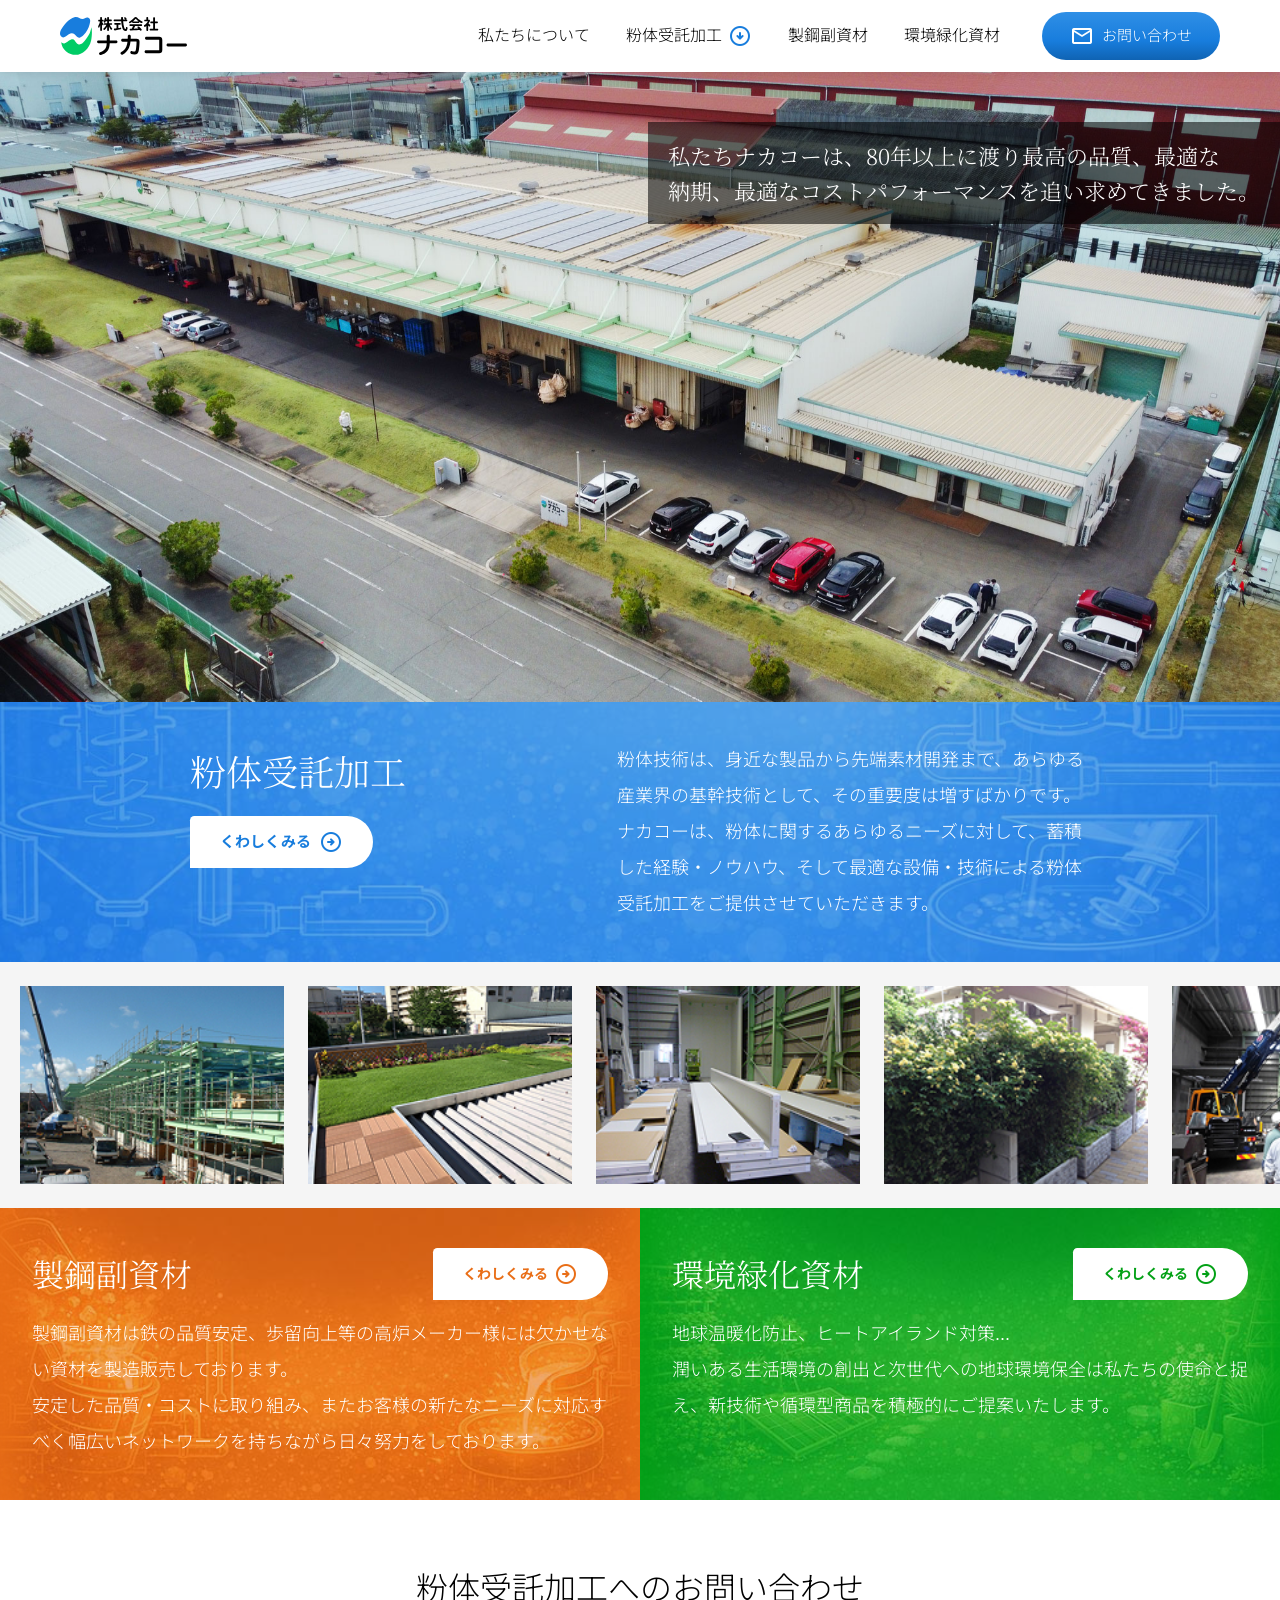
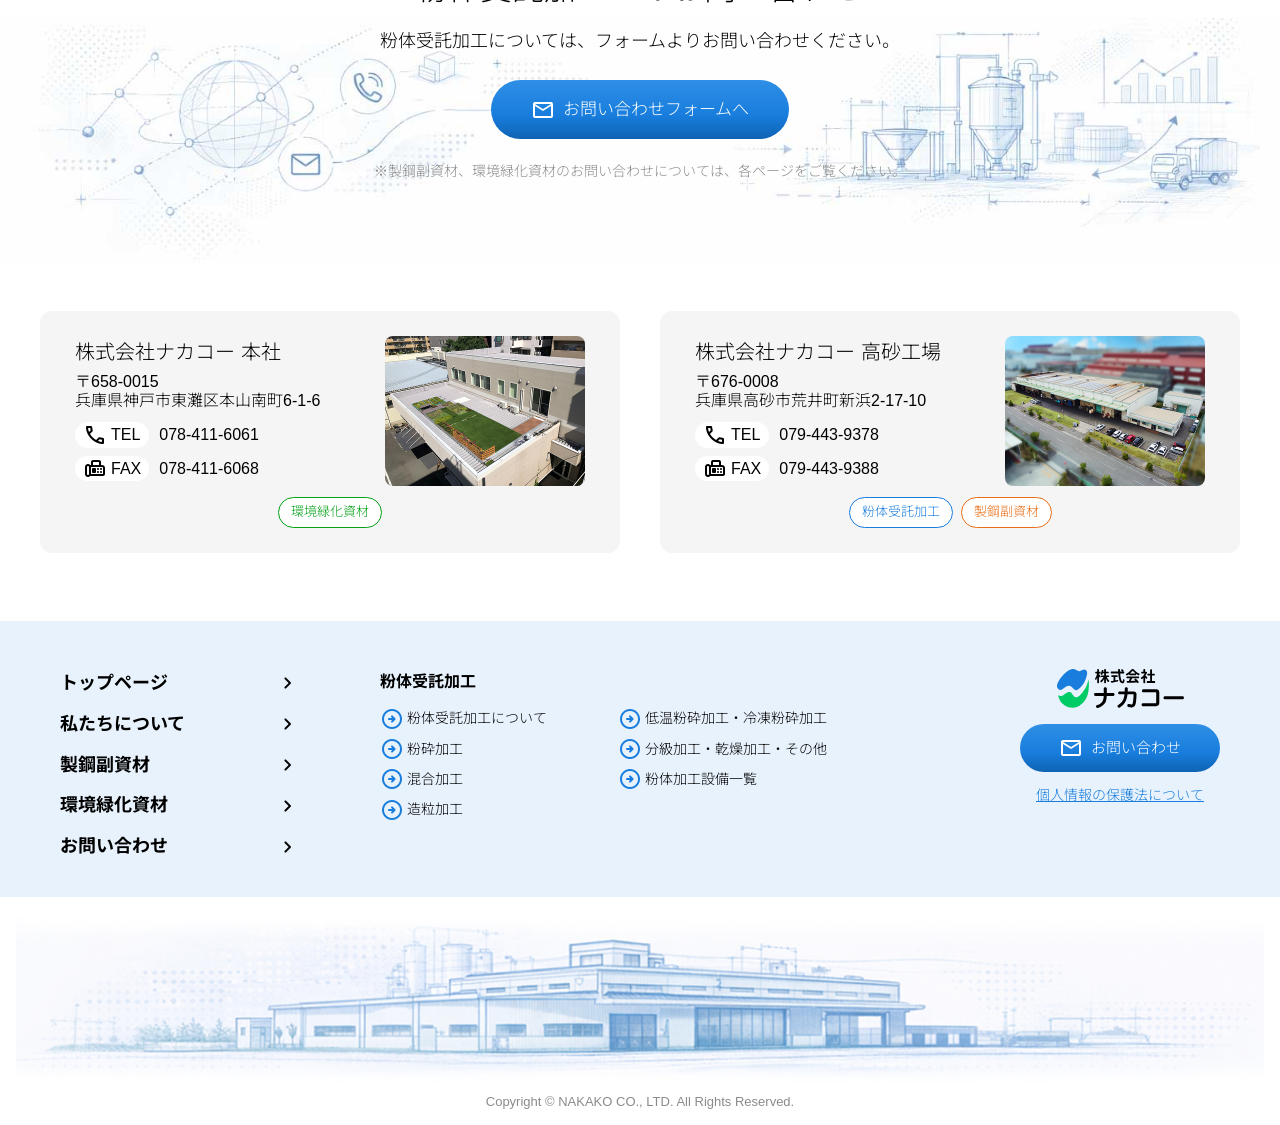
==== index.html @ eb7506b8 "first commit" ====
<!DOCTYPE html>
<html lang="ja">
<head>
  <meta charset="utf-8">
  <meta name="viewport" content="width=device-width, initial-scale=1">
  <title>株式会社ナカコー</title>
  <link rel="preconnect" href="https://fonts.googleapis.com">
  <link rel="preconnect" href="https://fonts.gstatic.com" crossorigin>
  <link href="https://fonts.googleapis.com/css2?family=Noto+Sans+JP:wght@400;500;700&family=Noto+Serif+JP:wght@600;700&display=swap" rel="stylesheet">
  <link rel="stylesheet" href="assets/css/style.css">

  <link rel="stylesheet" href="https://fonts.googleapis.com/css2?family=Material+Symbols+Rounded:opsz,wght,FILL,GRAD@24,300,0,0" />
</head>
<body class="page-home">

<a class="skip-link" href="#main">本文へスキップ</a>
<header class="site-header" id="site-header">
  <div class="site-header__bar">
    <div class="site-header__inner">
      <a class="site-header__logo" href="./">
        <img src="assets/img/logo.svg" alt="株式会社ナカコー">
      </a>
      <button type="button" class="site-header__menu-btn" id="menu-toggle" aria-controls="global-nav" aria-expanded="false" aria-label="メニューを開く">
        <span class="site-header__menu-icon" aria-hidden="true"></span>
      </button>
      <div class="site-header__nav-wrap" id="global-nav">
        <button type="button" class="site-header__close" id="menu-close" aria-label="メニューを閉じる">
          <span aria-hidden="true">×</span>
        </button>
        <nav class="gnav" aria-label="グローバルナビゲーション">
          <ul class="gnav__list">
            <li class="gnav__item">
              <a class="gnav__link" href="about/">私たちについて</a>
            </li>
            <li class="gnav__item gnav__item--has-sub">
              <a class="gnav__link gnav__link--parent" href="powder-processing/">
                粉体受託加工
                <span class="material-symbols-rounded">arrow_circle_down</span>
              </a>
              <div class="gnav__sub-wrap">
                <ul class="gnav__sub">
                  <li><a class="gnav__sub-link" href="powder-processing/#about">粉体受託加工について<span class="material-symbols-rounded">keyboard_arrow_right</span></a></li>
                  <li><a class="gnav__sub-link" href="powder-processing/#funsai">粉砕加工<span class="material-symbols-rounded">keyboard_arrow_right</span></a></li>
                  <li><a class="gnav__sub-link" href="powder-processing/#kongo">混合加工<span class="material-symbols-rounded">keyboard_arrow_right</span></a></li>
                  <li><a class="gnav__sub-link" href="powder-processing/#zouryu">造粒加工<span class="material-symbols-rounded">keyboard_arrow_right</span></a></li>
                  <li><a class="gnav__sub-link" href="powder-processing/#teion">低温粉砕加工・冷凍粉砕加工<span class="material-symbols-rounded">keyboard_arrow_right</span></a></li>
                  <li><a class="gnav__sub-link" href="powder-processing/#bunkyu">分級加工・乾燥加工・その他<span class="material-symbols-rounded">keyboard_arrow_right</span></a></li>
                  <li><a class="gnav__sub-link" href="powder-processing/#setsubi">粉体加工設備一覧<span class="material-symbols-rounded">keyboard_arrow_right</span></a></li>
                </ul>
              </div>
            </li>
            <li class="gnav__item">
              <a class="gnav__link" href="steelmaking-auxiliary-materials/">製鋼副資材</a>
            </li>
            <li class="gnav__item">
              <a class="gnav__link" href="greening-materials/">環境緑化資材</a>
            </li>
          </ul>
        </nav>
        <a class="btn btn--header-contact" href="contact/">
          <span class="material-symbols-rounded">mail</span>
          お問い合わせ
        </a>
      </div>
    </div>
  </div>
</header>

<main id="main" class="main main--home">
  <section class="home-hero">
    <div class="home-hero__media">
      <img class="home-hero__img" src="assets/img/top-main.jpg" alt="">
      <p class="home-hero__catch">私たちナカコーは、80年以上に渡り最高の品質、最適な<br class="pcbr">納期、最適なコストパフォーマンスを追い求めてきました。</p>
    </div>
  </section>

  <section class="home-block home-block--powder">
    <div class="home-block__inner">
      <div class="home-block__head">
        <h2 class="home-block__title home-block__title--serif">粉体受託加工</h2>
        <a class="home-block__more" href="powder-processing/">くわしくみる<span class="material-symbols-rounded">arrow_circle_right</span></a>
      </div>
      <p class="home-block__text">粉体技術は、身近な製品から先端素材開発まで、あらゆる産業界の基幹技術として、その重要度は増すばかりです。<br>ナカコーは、粉体に関するあらゆるニーズに対して、蓄積した経験・ノウハウ、そして最適な設備・技術による粉体受託加工をご提供させていただきます。</p>
    </div>
  </section>

  <section class="home-gallery" aria-label="事業関連イメージ">
    <div class="home-gallery__row">
      <img src="assets/img/top-slider1.jpg" alt="">
      <img src="assets/img/top-slider2.jpg" alt="">
      <img src="assets/img/top-slider3.jpg" alt="">
      <img src="assets/img/top-slider4.jpg" alt="">
      <img src="assets/img/top-slider5.jpg" alt="">
      <img src="assets/img/top-slider6.jpg" alt="">
    </div>
  </section>

  <section class="home-split">
    <div class="home-split__half home-split__half--steel">
      <div class="home-split__inner">
        <div class="home-split__head">
          <h2 class="home-split__title home-split__title--serif">製鋼副資材</h2>
          <a class="home-split__more" href="steelmaking-auxiliary-materials/">くわしくみる<span class="material-symbols-rounded">arrow_circle_right</span></a>
        </div>
          <p class="home-split__text">製鋼副資材は鉄の品質安定、歩留向上等の高炉メーカー様には欠かせない資材を製造販売しております。<br>安定した品質・コストに取り組み、またお客様の新たなニーズに対応すべく幅広いネットワークを持ちながら日々努力をしております。</p>
      </div>
    </div>
    <div class="home-split__half home-split__half--green">
      <div class="home-split__inner">
        <div class="home-split__head">
          <h2 class="home-split__title home-split__title--serif">環境緑化資材</h2>
          <a class="home-split__more" href="greening-materials/">くわしくみる<span class="material-symbols-rounded">arrow_circle_right</span></a>
        </div>
        <p class="home-split__text">地球温暖化防止、ヒートアイランド対策...<br>潤いある生活環境の創出と次世代への地球環境保全は私たちの使命と捉え、新技術や循環型商品を積極的にご提案いたします。</p>
      </div>
    </div>
  </section>

  <section class="home-cta">
    <div class="home-cta__inner">
      <h2 class="home-cta__title">粉体受託加工への<br class="spbr">お問い合わせ</h2>
      <p class="home-cta__lead">粉体受託加工については、<br class="spbr">フォームよりお問い合わせください。</p>
      <a class="btn btn--cta" href="contact/"><span class="material-symbols-rounded">mail</span>お問い合わせフォームへ</a>
      <p class="home-cta__note">※製鋼副資材、環境緑化資材のお問い合わせについては、各ページをご覧ください。</p>
    </div>
  </section>

  <section class="home-locations">
    <div class="home-locations__grid">
      <article class="loc-card">
        <div class="loc-card__info">
          <h3 class="loc-card__title">株式会社ナカコー 本社</h3>
          <p class="loc-card__address">〒658-0015<br>兵庫県神戸市東灘区本山南町6-1-6 </p>
          <dl class="loc-card__tel">
            <dt><span class="material-symbols-rounded">call</span>TEL</dt><dd>078-411-6061</dd>
            <dt><span class="material-symbols-rounded">fax</span>FAX</dt><dd>078-411-6068</dd>
          </dl>            
        </div>
        <div class="loc-card__photo">
          <img src="assets/img/company-kobe.jpg" alt="">
        </div>
        <div class="loc-card__tags">
          <span class="loc-card__tag loc-card__tag--green">環境緑化資材</span>
        </div>
      </article>
      <article class="loc-card">
        <div class="loc-card__info">
          <h3 class="loc-card__title">株式会社ナカコー 高砂工場</h3>
          <p class="loc-card__address">〒676-0008<br>兵庫県高砂市荒井町新浜2-17-10</p>
          <dl class="loc-card__tel">
            <dt><span class="material-symbols-rounded">call</span>TEL</dt><dd>079-443-9378</dd>
            <dt><span class="material-symbols-rounded">fax</span>FAX</dt><dd>079-443-9388</dd>
          </dl>            
        </div>
        <div class="loc-card__photo">
          <img src="assets/img/company-takasago.jpg" alt="">
        </div>
        <div class="loc-card__tags">
          <span class="loc-card__tag loc-card__tag--blue">粉体受託加工</span>
          <span class="loc-card__tag loc-card__tag--orange">製鋼副資材</span>
        </div>
      </article>
    </div>
  </section>
</main>

<footer class="site-footer">
  <div class="site-footer__inner">
    <div class="site-footer__cols">
      <div class="site-footer__col site-footer__col--sitemap">
        <ul class="site-footer__links site-footer__links--main">
          <li><a href="./">トップページ<span class="material-symbols-rounded">keyboard_arrow_right</span></a></li>
          <li><a href="about/">私たちについて<span class="material-symbols-rounded">keyboard_arrow_right</span></a></li>
          <li><a href="steelmaking-auxiliary-materials/">製鋼副資材<span class="material-symbols-rounded">keyboard_arrow_right</span></a></li>
          <li><a href="greening-materials/">環境緑化資材<span class="material-symbols-rounded">keyboard_arrow_right</span></a></li>
          <li><a href="contact/">お問い合わせ<span class="material-symbols-rounded">keyboard_arrow_right</span></a></li>
        </ul>
      </div>
      <div class="site-footer__col site-footer__col--powder">
        <p class="site-footer__heading">粉体受託加工</p>
        <div class="site-footer__powder-grid">
          <ul class="site-footer__links site-footer__links--dots">
            <li><a href="powder-processing/#about"><span class="material-symbols-rounded">arrow_circle_right</span>粉体受託加工について</a></li>
            <li><a href="powder-processing/#funsai"><span class="material-symbols-rounded">arrow_circle_right</span>粉砕加工</a></li>
            <li><a href="powder-processing/#kongo"><span class="material-symbols-rounded">arrow_circle_right</span>混合加工</a></li>
            <li><a href="powder-processing/#zouryu"><span class="material-symbols-rounded">arrow_circle_right</span>造粒加工</a></li>
          </ul>
          <ul class="site-footer__links site-footer__links--dots">
            <li><a href="powder-processing/#teion"><span class="material-symbols-rounded">arrow_circle_right</span>低温粉砕加工・冷凍粉砕加工</a></li>
            <li><a href="powder-processing/#bunkyu"><span class="material-symbols-rounded">arrow_circle_right</span>分級加工・乾燥加工・その他</a></li>
            <li><a href="powder-processing/#setsubi"><span class="material-symbols-rounded">arrow_circle_right</span>粉体加工設備一覧</a></li>
          </ul>
        </div>
      </div>
      <div class="site-footer__col site-footer__col--brand">
        <a class="site-footer__logo" href="./">
          <img src="assets/img/logo.svg" alt="株式会社ナカコー">
        </a>
        <a class="btn btn--footer-contact" href="contact/">
          <span class="material-symbols-rounded">mail</span>
          お問い合わせ
        </a>
        <p class="site-footer__privacy">
          <a href="privacy/">個人情報の保護法について</a>
        </p>
      </div>
    </div>
  </div>
  <div class="site-footer__bottom">
    <img src="assets/img/footer-illust.jpg" alt="">
    <p class="site-footer__copy">Copyright © NAKAKO CO., LTD. All Rights Reserved.</p>
  </div>
</footer>

<button type="button" class="pagetop" id="pagetop" aria-label="ページ先頭へ" aria-hidden="true" tabindex="-1">
  <span class="pagetop__text">PageTop</span>
  <span class="material-symbols-rounded">keyboard_arrow_up</span>
</button>

<script src="assets/js/main.js" defer></script>
</body>
</html>
---- assets/css/style.css ----
/* Design tokens（_readme/design-tokens.tokens.json 準拠） */
:root {
  --color-blue-primary: #187ddd;
  --color-orange-primary: #e96e17;
  --color-green-primary: #03a116;
  --color-white: #fff;
  --color-text: #000;
  --color-text-secondary: #8b8b8b;
  --color-error: #e7181b;
  --color-bg: #f5f5f5;
  --color-bg-blue: #e8f2fc;
  --color-bg-green: #f2faf3;
  --color-bg-orange: #fdf5ef;
  --color-border: #d6d6d6;
  --grad-blue: linear-gradient(180deg, #2f8fe6 0%, #187ddd 60%, #0f63b3 100%);
  --grad-orange: linear-gradient(180deg, #f08a3c 0%, #e96e17 60%, #c85c12 100%);
  --grad-green: linear-gradient(180deg, #3dba4d 0%, #03a116 60%, #027a11 100%);
  --font: Arial, "Noto Sans JP", "Hiragino Sans", "Hiragino Kaku Gothic ProN", Meiryo, sans-serif;
  --font-mincho: "Noto Serif JP", "Noto Sans JP", serif;
  --bp: 768px;
  --container: 1200px;
  --home-hero-h: 70vh;
  --home-hero-h-sp: 40vh;
  --home-hero-img-max: 1400px;
  --home-hero-zoom-dur: 40s;
  --header-h: 72px;
  --max-w: 900px;
  /* 粉体ページSP：sticky な .powder-tabs のおよそ高さ（padding + 1行タブ） */
  --powder-tabs-sticky-h: 48px;
}

/* --- リセット・基本要素 --- */
*,
*::before,
*::after {
  box-sizing: border-box;
}

html {
  scroll-behavior: smooth;
}

body {
  margin: 0;
  font-family: var(--font);
  font-weight: 300;
  font-size: 18px;
  line-height: 1.6;
  color: var(--color-text);
  background: var(--color-white);
}

img {
  max-width: 100%;
  height: auto;
  vertical-align: middle;
}

a {
  color: inherit;
  text-decoration: none;
  transition: .3s;
}
button {
  transition: .3s;
}
a:hover,
button:hover {
  opacity: .6;
}

h1, h2, h3, h4, h5, h6 {
  font-weight: 300;
}
select {
  -webkit-appearance: none;
  -moz-appearance: none;
  appearance: none;
  background-image: url('data:image/svg+xml;utf8,<svg xmlns="http://www.w3.org/2000/svg" viewBox="0 -960 960 960" fill="%23999"><path d="M480-345 240-585l56-56 184 184 184-184 56 56-240 240Z"/></svg>');
  background-repeat: no-repeat;
  background-position: calc(100% - 15px) center;
  background-size: 24px;
  padding-right: 40px;
}
:focus-visible {
  outline: 2px solid var(--color-blue-primary);
  outline-offset: 5px;
}
/* IE */
select::-ms-expand {
  display: none;
}

.material-symbols-rounded {
  /* レイアウトを固定する */
  width: 24px; 
  height: 24px;
  display: inline-flex;
  vertical-align: middle;
  overflow: hidden; /* はみ出した文字を隠す */
}

.skip-link {
  position: absolute;
  left: -9999px;
  top: 0;
  z-index: 10000;
  padding: 0.75rem 1rem;
  background: var(--color-white);
  color: var(--color-blue-primary);
}

.skip-link:focus {
  left: 0.5rem;
  top: 0.5rem;
}

/* --- 共通：SP のみで改行する br --- */
.spbr {
  display: none;
}
.pcbr {
  display: inline;
}
@media (max-width: 767px) {
  .spbr {
    display: inline;
  }
  .pcbr {
    display: none;
  }
}

/* =========================================
   共通パーツ
   ========================================= */
/* --- ヘッダー --- */
.site-header {
  position: sticky;
  top: 0;
  z-index: 1000;
  background: var(--color-white);
  box-shadow: 0 0 10px rgba(0, 0, 0, 0.1);
}

.site-header__inner {
  max-width: var(--container);
  margin: 0 auto;
  padding: 0 20px;
  display: flex;
  align-items: center;
  justify-content: space-between;
  gap: 16px;
  min-height: var(--header-h);
}

.site-header__logo img {
  display: block;
  width: 127px;
  height: auto;
}

.site-header__menu-btn {
  display: none;
  width: 48px;
  height: 48px;
  border: 0;
  background: transparent;
  cursor: pointer;
  padding: 0;
  align-items: center;
  justify-content: center;
}

.site-header__menu-icon {
  display: block;
  width: 24px;
  height: 2px;
  background: var(--color-blue-primary);
  position: relative;
}

.site-header__menu-icon::before,
.site-header__menu-icon::after {
  content: "";
  position: absolute;
  left: 0;
  width: 24px;
  height: 2px;
  background: var(--color-blue-primary);
}

.site-header__menu-icon::before {
  top: -8px;
}

.site-header__menu-icon::after {
  top: 8px;
}

.site-header__nav-wrap {
  display: flex;
  align-items: center;
  gap: 24px;
  flex: 1;
  justify-content: flex-end;
  position: relative;
}

.site-header__close {
  display: none;
}

.gnav__list {
  display: flex;
  align-items: stretch;
  gap: 0;
  list-style: none;
  margin: 0;
  padding: 0;
}

.gnav__item {
  position: relative;
}

.gnav__item .material-symbols-rounded {
  color: var(--color-blue-primary);
}

.gnav__link {
  display: flex;
  align-items: center;
  gap: 6px;
  padding: 0 18px;
  min-height: var(--header-h);
  font-size: 16px;
  text-decoration: none;
}

.gnav__link:hover {
  text-decoration: none;
  background-color: rgb(from var(--color-blue-primary) r g b / 0.2);
}

.gnav__link--active {
  background: var(--color-bg-blue);
  color: var(--color-blue-primary);
  text-decoration: none;
}

.gnav__link--parent.gnav__link--active {
  background: var(--color-bg-blue);
}

.gnav__sub-wrap {
  position: absolute;
  left: 0;
  top: 100%;
  min-width: 320px;
  padding-top: 0;
  opacity: 0;
  visibility: hidden;
  transform: translateY(4px);
  transition: opacity 0.2s, transform 0.2s, visibility 0.2s;
  z-index: 50;
}

.gnav__item--has-sub:hover .gnav__sub-wrap,
.gnav__item--has-sub:focus-within .gnav__sub-wrap {
  opacity: 1;
  visibility: visible;
  transform: translateY(0);
}

.gnav__sub {
  list-style: none;
  margin: 0;
  padding: 0;
  background: var(--color-white);
  border: 1px solid #b8d4f0;
  border-radius: 0 0 8px 8px;
  box-shadow: 0 8px 24px rgba(0, 0, 0, 0.08);
}

.gnav__sub li {
  border-bottom: 1px dashed var(--color-border);
}

.gnav__sub li:last-child {
  border-bottom: 0;
}

.gnav__sub-link {
  display: flex;
  align-items: center;
  justify-content: space-between;
  gap: 8px;
  padding: 12px 16px;
  font-size: 15px;
  text-decoration: none;
}

.gnav__sub-link:hover {
  background: var(--color-bg-blue);
  text-decoration: none;
}

/* --- ボタン・ページタイトル --- */
.btn {
  display: inline-flex;
  align-items: center;
  justify-content: center;
  gap: 8px;
  padding: 12px 28px;
  border-radius: 999px;
  font-size: 15px;
  text-decoration: none;
  border: 0;
  cursor: pointer;
  transition: opacity 0.2s, transform 0.1s;
}

.btn--header-contact {
  background: var(--grad-blue);
  color: var(--color-white);
  flex-shrink: 0;
}

.btn--header-active {
  box-shadow: inset 0 0 0 2px rgba(255, 255, 255, 0.5);
}

.btn--pdf {
  background: var(--color-white);
  color: var(--color-blue-primary);
  border: 1px solid var(--color-blue-primary);
  padding: 8px 30px;
  font-size: 18px;
  margin-top: 1em;
}

.page-title {
  margin: 0 0 30px;
  font-size: 28px;
  color: var(--color-white);
  letter-spacing: 0.2em;
  padding: 20px 10px;
  border-radius: 10px;
  text-align: center;
}
.page-title--blue {
  background: var(--grad-blue);
}
.page-title--green {
  background: var(--grad-green);
}
.page-title--orange {
  background: var(--grad-orange);
}

.title--outline {
  margin-top: 0;
  padding: 8px 16px;
  border: 1px solid var(--color-blue-primary);
  border-radius: 10px;
  background: var(--color-white);
  color: var(--color-blue-primary);
  text-align: center;
  font-size: 28px;
  letter-spacing: 0.2em;
}

/* --- フッター --- */
.site-footer {
  background: var(--color-bg-blue);
  margin-top: 20px;
}

.site-footer__inner {
  max-width: var(--container);
  margin: 0 auto;
  padding: 48px 20px 24px;
}

.site-footer__cols {
  display: grid;
  grid-template-columns: 0.6fr 1.4fr 0.5fr;
  gap: 80px;
  align-items: start;
}

.site-footer__heading {
  font-size: 16px;
  font-weight: 700;
  margin: 0 0 12px;
}

.site-footer__links {
  list-style: none;
  margin: 0;
  padding: 0;
}

.site-footer__links a {
  display: inline-flex;
  align-items: center;
  width: 100%;
}
.site-footer__powder-grid {
  display: grid;
  grid-template-columns: 1fr 1.5fr;
  gap: 8px 24px;
}

.site-footer__links--main li {
  margin-bottom: 12px;
}

.site-footer__links--main a {
  font-weight: 700;
  justify-content: space-between;
}
.site-footer__links--main a .material-symbols-rounded {
  display: inline-flex;
  align-items: center;
  line-height: 1;
}

.site-footer__links--dots li {
  font-size: 14px;
}
.site-footer__links--dots .material-symbols-rounded {
  color: var(--color-blue-primary);
  margin-right: 3px;
}

.site-footer__col--brand {
  text-align: center;
}

.site-footer__logo {
  display: inline-block;
  margin-bottom: 16px;
}
.site-footer__logo img {
  width: 127px;
  height: auto;
}

.btn--footer-contact {
  background: var(--grad-blue);
  color: var(--color-white);
  width: 100%;
  max-width: 280px;
  margin-bottom: 12px;
}

.site-footer__privacy {
  margin: 0;
  font-size: 14px;
}

.site-footer__privacy a {
  color: var(--color-blue-primary);
  text-decoration: underline;
}

.site-footer__bottom {
  background: var(--color-white);
  padding: 12px 16px;
  text-align: center;
}

.site-footer__copy {
  margin: 0;
  font-size: 13px;
  color: var(--color-text-secondary);
}

/* --- PageTop --- */
.pagetop {
  position: fixed;
  right: 16px;
  bottom: 0;
  z-index: 99;
  display: inline-flex;
  align-items: center;
  gap: 6px;
  padding: 20px;
  border: 0;
  border-radius: 10px 10px 0 0;
  background: var(--grad-blue);
  color: var(--color-white);
  font-size: 14px;
  cursor: pointer;
  box-shadow: 0 4px 12px rgba(0, 0, 0, 0.15);
  opacity: 0;
  visibility: hidden;
  pointer-events: none;
  transition: opacity 0.25s ease, visibility 0.25s ease;
}

.pagetop.pagetop--visible {
  opacity: 1;
  visibility: visible;
  pointer-events: auto;
}

@media (prefers-reduced-motion: reduce) {
  .pagetop {
    transition: none;
  }
}

/* =========================================
   共通：ヒーロー・パンくず
   ========================================= */
.page-hero {
  position: relative;
  color: var(--color-white);
  padding: 30px 20px 160px;
  text-align: center;
}
.page-hero::after {
  content: "";
  position: absolute;
  inset: 0;
  pointer-events: none;
}
.page-hero--short {
  padding: 30px 20px 40px;
}
.page-hero--short .breadcrumb {
  padding-bottom: 0;
}
.page-hero--blue {
  background: var(--grad-blue);
}

.page-hero--orange {
  background: var(--grad-orange);
}

.page-hero--green {
  background: var(--grad-green);
}

.page-hero--blur {
  background: linear-gradient(120deg, rgba(24, 125, 221, 0.92), rgba(15, 99, 179, 0.95)),
    linear-gradient(#888, #888);
}

.page-hero--about::after {
  background: url("../img/about-head.jpg") no-repeat center center / cover;
  opacity: 0.2;
}
.page-hero--powder::after {
  background: url("../img/powder-head.jpg") no-repeat center center / cover;
  opacity: 0.4;
}
.page-hero--steel::after {
  background: url("../img/steel-head.jpg") no-repeat center center / cover;
  opacity: 0.4;
}
.page-hero--green::after {
  background: url("../img/green-head.jpg") no-repeat center center / cover;
  opacity: 0.4;
}
.page-hero--privacy::after {
  background: url("../img/privacy-head.png") no-repeat center center / cover;
  opacity: 0.4;
}

.page-hero__inner {
  position: relative;
  z-index: 1;
  max-width: var(--container);
  margin: 0 auto;
}

.breadcrumb {
  margin-bottom: 16px;
  padding-bottom: 90px;
}
.breadcrumb__list {
  display: flex;
  flex-wrap: wrap;
  justify-content: left;
  gap: 8px;
  list-style: none;
  margin: 0;
  padding: 0;
  font-size: 14px;
}

.breadcrumb__list li:not(:last-child)::after {
  content: ">";
  margin-left: 8px;
  opacity: 0.8;
}
.breadcrumb__list li:last-child {
  opacity: 0.6;
}

.breadcrumb a {
  text-decoration: underline;
}

.breadcrumb--light {
  opacity: 0.95;
}

.page-hero__title {
  margin: 0;
  font-size: 42px;
  letter-spacing: 0.2em;
}

.page-hero__en {
  margin: 12px 0 0;
  font-size: 16px;
  letter-spacing: 0.3em;
  opacity: 0.5;
}

/* =========================================
   トップ（ホーム）
   ========================================= */
@keyframes home-hero-zoom-img {
  0% {
    transform: scale(1);
  }
  50% {
    transform: scale(1.1);
  }
  100% {
    transform: scale(1);
  }
}

@keyframes home-hero-zoom-bg {
  0% {
    transform: scale(1.05);
  }
  50% {
    transform: scale(1.14);
  }
  100% {
    transform: scale(1.05);
  }
}

/* --- ヒーロー --- */
.home-hero__media {
  position: relative;
  display: flex;
  flex-direction: column;
  align-items: center;
  min-height: var(--home-hero-h);
  overflow: hidden;
}

/* 超ワイド時：同じ画像を全幅ぼかしで敷く（前面の img は max-width で中央） */
.home-hero__media::before {
  content: "";
  position: absolute;
  left: 0;
  right: 0;
  top: 0;
  height: var(--home-hero-h);
  z-index: 0;
  background: url("../img/top-main.jpg") no-repeat center center / cover;
  filter: blur(14px);
  transform: scale(1.05);
  animation: home-hero-zoom-bg var(--home-hero-zoom-dur) ease-in-out infinite;
  pointer-events: none;
}

.home-hero__img {
  position: relative;
  z-index: 1;
  display: block;
  width: 100%;
  max-width: var(--home-hero-img-max);
  height: var(--home-hero-h);
  min-height: var(--home-hero-h);
  object-fit: cover;
  object-position: center center;
  transform-origin: center center;
  animation: home-hero-zoom-img var(--home-hero-zoom-dur) ease-in-out infinite;
  will-change: transform;
}

.home-hero__catch {
  position: absolute;
  right: 0;
  top: 50px;
  z-index: 2;
  max-width: min(640px, 90%);
  margin: 0;
  padding: 16px 20px;
  background: rgba(0, 0, 0, 0.55);
  color: var(--color-white);
  font-size: 22px;
  font-family: var(--font-mincho);
  line-height: 1.6;
}

@media (prefers-reduced-motion: reduce) {
  .home-hero__img {
    animation: none;
    transform: none;
    will-change: auto;
  }

  .home-hero__media::before {
    animation: none;
    transform: scale(1.08);
  }
}

/* --- 粉体ブロック --- */
.home-block {
  padding: 40px 20px;
  background: var(--color-blue-primary);
  color: var(--color-white);
  position: relative;
  overflow: hidden;
}

.home-block::before {
  content: "";
  position: absolute;
  inset: 0;
  opacity: 0.4;
  background: url("../img/top-block_powder.jpg") no-repeat center center / cover;
  pointer-events: none;
}

.home-block.home-block--powder::before {
  inset: unset;
  top: 0;
  bottom: 0;
  left: 50%;
  right: auto;
  width: 100%;
  max-width: 1400px;
  transform: translateX(-50%);
}

.home-block__inner {
  position: relative;
  max-width: var(--max-w);
  margin: 0 auto;
  display: grid;
  grid-template-columns: 1fr 1.2fr;
  gap: 32px;
  align-items: start;
}

.home-block__head {
  display: flex;
  flex-direction: column;
  gap: 16px;
  align-items: flex-start;
}

.home-block__title {
  margin: 0;
  font-size: 36px;
}

.home-block__title--serif {
  font-family: var(--font-mincho);
}

.home-block__more {
  display: inline-flex;
  align-items: center;
  gap: 8px;
  padding: 14px 30px;
  background: var(--color-white);
  color: var(--color-blue-primary);
  border-radius: 5px 30px 30px 0;
  font-weight: 700;
  font-size: 15px;
  text-decoration: none;
}

.home-block__text {
  margin: 0;
  line-height: 2;
}

/* --- ギャラリー --- */
.home-gallery {
  padding: 24px 20px;
  background: var(--color-bg);
  overflow: hidden;
}

.home-gallery__row {
  display: flex;
  gap: 24px;
  width: max-content;
  animation: home-gallery-scroll 60s linear infinite;
  will-change: transform;
}

.home-gallery__row img {
  flex: 0 0 264px;
  max-width: none;
}

@keyframes home-gallery-scroll {
  from {
    transform: translateX(0);
  }
  to {
    transform: translateX(calc((-264px - 12px) * 6));
  }
}

/* --- 2カラム（製鋼・緑化） --- */
/* 中央は合わせて var(--container)。左右の余白はビューポート中央でオレンジ／緑に分ける */
.home-split {
  display: flex;
  flex-direction: row;
  flex-wrap: nowrap;
  justify-content: center;
  min-height: 280px;
  background: linear-gradient(
    to right,
    var(--color-orange-primary) 0%,
    var(--color-orange-primary) 50%,
    var(--color-green-primary) 50%,
    var(--color-green-primary) 100%
  );
}

.home-split__half {
  flex: 0 0 calc(min(100%, var(--container)) / 2 + 100px);
  width: calc(min(100%, var(--container)) / 2 + 100px);
  min-width: 0;
  padding: 40px 32px;
  color: var(--color-white);
  position: relative;
  overflow: hidden;
}

.home-split__half--steel {
  background: var(--color-orange-primary);
}
.home-split__half--green {
  background: var(--color-green-primary);
}

.home-split__half::before {
  content: "";
  position: absolute;
  inset: 0;
  opacity: 0.4;
  pointer-events: none;
}
.home-split__half--steel::before {
  background: url("../img/top-block_steel.png") no-repeat center center / cover;
}
.home-split__half--green::before {
  background: url("../img/top-block_green.png") no-repeat center center / cover;
}

.home-split__inner {
  position: relative;
}

.home-split__head {
  display: flex;
  justify-content: space-between;
  align-items: flex-start;
  gap: 16px;
  margin-bottom: 16px;
}

.home-split__title {
  margin: 0;
  font-size: 32px;
}

.home-split__title--serif {
  font-family: var(--font-mincho);
}

.home-split__text {
  line-height: 2;
}

.home-split__more {
  flex-shrink: 0;
  display: inline-flex;
  align-items: center;
  gap: 6px;
  padding: 14px 30px;
  background: var(--color-white);
  border-radius: 5px 30px 30px 0;
  font-size: 14px;
  font-weight: 700;
  text-decoration: none;
}

.home-split__half--steel .home-split__more {
  color: var(--color-orange-primary);
}

.home-split__half--green .home-split__more {
  color: var(--color-green-primary);
}

.home-split__text {
  margin: 0;
}

@media (max-width: 1400px) {
  /* コンテンツは90%、オレンジ／緑の分割はビュー幅いっぱい（ビュー中央で分岐） */
  .home-split {
    position: relative;
    width: 100%;
    margin-inline: auto;
    box-sizing: border-box;
    background: none;
  }

  .home-split::before {
    content: "";
    position: absolute;
    top: 0;
    bottom: 0;
    left: 50%;
    transform: translateX(-50%);
    width: 100vw;
    z-index: 0;
    pointer-events: none;
    background: linear-gradient(
      to right,
      var(--color-orange-primary) 0%,
      var(--color-orange-primary) 50%,
      var(--color-green-primary) 50%,
      var(--color-green-primary) 100%
    );
  }

  .home-split__half {
    position: relative;
    z-index: 1;
    flex: 1 1 0;
    width: auto;
    min-width: 0;
  }
}

/* --- CTA --- */
.home-cta {
  padding: 64px 20px 80px;
  position: relative;
}

.home-cta::before {
  content: "";
  position: absolute;
  inset: 0;
  pointer-events: none;
  background: url("../img/top-contact-pc.jpg") no-repeat center bottom / contain;
}

.home-cta__inner {
  position: relative;
  max-width: 720px;
  margin: 0 auto;
  text-align: center;
}

.home-cta__title {
  margin: 0 0 12px;
  font-size: 32px;
}

.home-cta__lead {
  margin: 0 0 24px;
}

.btn--cta {
  background: var(--grad-blue);
  color: var(--color-white);
  padding: 16px 40px;
  font-size: 17px;
  margin-bottom: 5px;
}

.home-cta__note {
  margin: 16px 0 0;
  font-size: 14px;
  color: var(--color-text-secondary);
}

/* --- 拠点 --- */
.home-locations {
  padding: 48px 30px;
}

.home-locations__grid {
  max-width: var(--container);
  margin: 0 auto;
  display: grid;
  grid-template-columns: 1fr 1fr;
  gap: 40px;
}

.loc-card {
  background: var(--color-bg);
  border-radius: 12px;
  padding: 25px 35px;
  display: grid;
  grid-template-columns: minmax(0, 1fr) minmax(120px, 200px);
  gap: 8px 20px;
  align-items: start;
}
.loc-card__info {
  min-width: 0;
}
.loc-card__title {
  margin: 0 0 4px;
  font-size: 20px;
}
.loc-card__address {
  margin: 0 0 12px;
  font-size: 16px;
  line-height: 1.2;
}
.loc-card__tel {
  margin: 0 0 8px;
  display: grid;
  grid-template-columns: auto 1fr;
  gap: 8px 10px;
  font-size: 16px;
  align-items: center;
}
.loc-card__tel dt {
  background-color: var(--color-white);
  padding: 0 8px;
  border-radius: 999px;
  margin: 0;
  display: inline-flex;
  align-items: center;
  gap: 4px;
}
.loc-card__tel dd {
  margin: 0;
}
.loc-card__photo {
  width: 100%;
  max-width: 200px;
  justify-self: end;
}
.loc-card__photo img {
  width: 100%;
  border-radius: 8px;
}
.loc-card__tag {
  display: inline-block;
  margin-top: 0;
  padding: 4px 12px;
  border-radius: 999px;
  font-size: 13px;
  background-color: var(--color-white) !important;
  border: 1px solid;
}
.loc-card__tag--green {
  color: var(--color-green-primary);
  border-color: var(--color-green-primary);
}
.loc-card__tag--blue {
  color: var(--color-blue-primary);
  border-color: var(--color-blue-primary);
}
.loc-card__tag--orange {
  color: var(--color-orange-primary);
  border-color: var(--color-orange-primary);
}
.loc-card__tags {
  display: flex;
  flex-wrap: wrap;
  gap: 8px;
  margin-top: 0;
  justify-content: center;
}
.loc-card__tag,
.loc-card__tags {
  grid-column: 1 / -1;
}
.loc-card__actions {
  display: flex;
  flex-wrap: wrap;
  gap: 8px;
  margin-top: 12px;
}
.loc-card__map {
  margin-top: 12px;
}
.loc-card__map iframe {
  width: 100%;
  height: 300px;
}

.btn--outline {
  background: transparent;
  color: var(--color-blue-primary);
  border: 1px solid var(--color-blue-primary);
  border-radius: 999px;
  padding: 14px 36px;
  font-size: 18px;
}


/* =========================================
   私たちについて
   ========================================= */
/* --- SDGs --- */
.about-sdg {
  background: var(--color-bg-blue);
  padding: 40px 20px;
}

.about-sdg__inner {
  max-width: var(--container);
  margin: 0 auto;
  display: flex;
  align-items: center;
  justify-content: center;
  gap: 24px;
  flex-wrap: wrap;
}

.about-sdg__link {
  display: flex;
  align-items: center;
  justify-content: center;
  width: 100%;
  gap: 20px;
  font-size: 20px;
  font-weight: 700;
  color: var(--color-blue-primary);
}

.about-sdg__logo {
  width: 420px;
}

.about-title {
  font-size: 32px;
  font-weight: normal;
  margin-bottom: 2em;
  letter-spacing: 0.4em;
  writing-mode: vertical-rl;
}

/* --- CREDO・経営理念 --- */
.about-credo {
  display: flex;
  justify-content: center;
  align-items: center;
  padding: 50px; /* 余白 */
}
.about-credo__inner {
  writing-mode: vertical-rl; /* 縦書き（右から左へ） */
  -webkit-writing-mode: vertical-rl;
  line-height: 2;
}
.about-credo__content {
  display: flex;
  flex-direction: column; /* 縦書きモードなので、これで水平方向に並ぶ */
  justify-content: space-between; /* 上下均等に配置 */
}
.about-credo__list {
  list-style: none;
  margin: 0;
  padding: 0;
  font-size: 28px;
  font-family: var(--font-mincho);
  letter-spacing: 0.4em;
}
.about-credo__body {
  font-size: 24px;
  font-family: var(--font-mincho);
  letter-spacing: 0.2em;
}
.about-credo__body p {
  margin-left: 2em;
}

/* --- 経営理念ボックス --- */
.about-philosophy {
  padding: 50px 20px;
  background: var(--grad-blue);
  color: var(--color-white);
}
.about-philosophy__inner {
  max-width: var(--container);
  margin: 0 auto;
  display: flex;
  flex-direction: row-reverse;
  gap: 24px;
  align-items: stretch;
}
.about-philosophy__box {
  flex: 1;
  background: var(--color-white);
  color: var(--color-blue-primary);
  padding: 0 60px;
  border-radius: 20px;
  font-size: 32px;
  font-family: var(--font-mincho);
  letter-spacing: 0.2em;
}

/* --- メッセージ --- */
.about-message {
  padding: 48px 20px;
}
.about-message__inner {
  max-width: var(--container);
  margin: 0 auto;
  display: flex;
  gap: 24px;
}
.about-message__body {
  flex: 1;
  font-size: 18px;
}
.about-message__body p {
  margin: 0 0 1em;
}
.about-message__sign {
  text-align: right;
}

/* --- 施設 --- */
.about-facility {
  margin: 0;
  padding: 0 0 48px;
  margin-inline: auto;
}
.about-facility img {
  width: 100%;
  height: auto;
  object-fit: cover;
}

/* --- 会社概要 --- */
.about-profile {
  padding: 0 20px 50px;
}
.about-profile__inner {
  max-width: var(--container);
  margin: 0 auto;
  display: flex;
  gap: 24px;
}
.about-table {
  flex: 1;
  margin: 0;
  display: grid;
  grid-template-columns: 160px 1fr;
}
.about-table dt,
.about-table dd {
  padding: 10px 20px;
  margin: 0;
}
.about-table dt {
  text-align: center;
  letter-spacing: .3em;
  border-bottom: 3px solid var(--color-blue-primary);
}
.about-table dd {
  border-bottom: 3px solid var(--color-bg-blue);
}

/* --- 沿革 --- */
.about-history {
  padding: 50px 20px;
  background: var(--color-bg-blue);
}
.about-history__inner {
  max-width: var(--container);
  margin: 0 auto;
  display: flex;
  gap: 24px;
}
.about-timeline {
  flex: 1;
  margin: 0;
  padding: 0;
  display: grid;
  grid-template-columns: 160px 1fr;
}
.about-timeline dt,
.about-timeline dd {
  padding: 10px 20px;
  margin: 0;
}
.about-timeline dt {
  border-bottom: 1px solid var(--color-blue-primary);
  text-align: center;
  letter-spacing: .3em;
}
.about-timeline dd {
  border-bottom: 1px solid var(--color-border);
}

/* --- アクセス --- */
.about-access {
  padding: 50px 20px 80px;
}
.about-access .loc-card {
  text-align: center;
  display: block;
}
.about-access .loc-card__tel {
  grid-template-columns: 80px 100px;
  font-size: 16px;
  margin: 0 auto;
  width: fit-content;
}
.about-access__title {
  text-align: center;
  margin: 0 0 32px;
  font-size: 32px;
  writing-mode: horizontal-tb;
}
.about-access .loc-card__tags {
  margin-bottom: 0.5em;
}

/* =========================================
   粉体受託加工
   ========================================= */
/* --- レイアウト・サイドナビ --- */
.powder-layout {
  max-width: var(--container);
  margin: 0 auto;
  padding: 40px 0 80px;
  display: grid;
  grid-template-columns: 270px 1fr;
  gap: 40px;
  align-items: start;
}

.powder-side {
  position: sticky;
  top: calc(var(--header-h) + 20px);
  align-self: start;
}

.powder-side__title {
  margin: 0;
  padding: 16px 20px;
  border-radius: 10px 10px 0 0;
  background: var(--grad-blue);
  color: var(--color-white);
  text-align: center;
}

.powder-side__nav ul {
  list-style: none;
  margin: 0;
  padding: 0;
  border: 1px solid var(--color-blue-primary);
  border-top: 0;
  border-radius: 0 0 10px 10px;
  overflow: hidden;
  background: var(--color-white);
}
.powder-side__nav li a {
  display: flex;
  align-items: center;
  justify-content: space-between;
  padding: 10px 10px 10px 20px;
  font-size: 16px;
  border-bottom: 1px dashed var(--color-border);
  text-decoration: none;
}

.powder-side__nav li:last-child a {
  border-bottom: 0;
}

.powder-side__nav a:hover {
  background: var(--color-bg-blue);
}

.powder-side__equipment {
  display: flex;
  align-items: center;
  justify-content: space-between;
  margin-top: 24px;
  padding: 10px 10px 10px 20px;
  border: 1px solid var(--color-blue-primary);
  border-radius: 999px;
  color: var(--color-blue-primary);
  text-decoration: none;
  background: var(--color-white);
}

.powder-side__nav a .material-symbols-rounded,
.powder-side__equipment .material-symbols-rounded {
  line-height: 1;
  color: var(--color-blue-primary);
}

.powder-tabs {
  display: none;
}

/* padding は外側（flex + overflow と同一要素にしない。WebKit で横余白が無視されるのを避ける） */
.powder-tabs__scroll-wrap {
  min-width: 0;
  padding: 0 8px 4px;
}

.powder-tabs__scroll {
  display: flex;
  gap: 8px;
  overflow-x: auto;
  scroll-snap-type: x mandatory;
  -ms-overflow-style: none;
  scrollbar-width: none;
}

.powder-tabs__scroll::-webkit-scrollbar {
  display: none;
}
.powder-tabs__tab {
  flex: 0 0 auto;
  scroll-snap-align: start;
  padding: 5px 16px;
  border-radius: 10px 10px 0 0;
  border: 1px solid var(--color-blue-primary);
  color: var(--color-blue-primary);
  font-size: 14px;
  text-decoration: none;
  white-space: nowrap;
}
.powder-tabs__tab:hover,
.powder-tabs__tab--current {
  background: var(--color-blue-primary);
  color: var(--color-white);
  opacity: 1;
}

/* --- メインカラム --- */
.powder-main {
  min-width: 0;
}

.powder-section {
  margin-bottom: 64px;
  scroll-margin-top: calc(var(--header-h) + 24px);
}

.powder-section__title--big {
  font-size: 36px;
  padding: 16px 20px;
  background: var(--grad-blue);
  color: var(--color-white);
  border-radius: 8px;
}

.powder-section__lead {
  margin: 0 0 20px;
}

/* --- 吹き出し --- */
.bubbles-container {
  display: flex;
  justify-content: center;
  align-items: flex-end;
  gap: 20px;
  max-width: 1200px;
  margin: 0 auto;
  position: relative;
}
.bubbles-wrapper {
  flex-grow: 1;
  max-width: 700px;
  min-width: 70%;
  margin: 0;
  padding: 0;
  list-style: none;
}
.bubbles-wrapper li {
  position: relative;
  border: 1px solid var(--color-blue-primary);
  color: var(--color-blue-primary);
  padding: 10px 40px;
  border-radius: 50px;
  margin-bottom: 20px;
  font-weight: bold;
  background: #fff;
  width: fit-content;
}
/* 吹き出しのしっぽ */
.bubbles-wrapper li::before,
.bubbles-wrapper li::after {
  content: "";
  position: absolute;
  border: 1px solid var(--color-blue-primary);
  border-radius: 50%;
  background: #fff;
}

/* 奇数（左寄せ） */
.bubbles-wrapper li:nth-child(odd) {
  margin-right: auto;
}
.bubbles-wrapper li:nth-child(odd)::before {
  width: 12px; height: 12px;
  left: -18px; bottom: 5px;
}
.bubbles-wrapper li:nth-child(odd)::after {
  width: 20px; height: 20px;
  left: -43px; bottom: -10px;
}

/* 偶数（右寄せ） */
.bubbles-wrapper li:nth-child(even) {
  margin-left: auto;
}
.bubbles-wrapper li:nth-child(even)::before {
  width: 12px; height: 12px;
  right: -18px; bottom: 5px;
}
.bubbles-wrapper li:nth-child(even)::after {
  width: 20px; height: 20px;
  right: -43px; bottom: -10px;
}

/* 人物画像 */
.person-left, .person-right, .person-sp {
  height: 150px;
  width: auto;
  flex-shrink: 0;
}
.person-left img, .person-right img {
  width: 100%;
  height: auto;
}
.person-left {
  align-self: flex-start;
}
.person-right {
  align-self: flex-end;
}
.person-sp {
  display: none;
}

/* --- メディア・グリッド --- */
.powder-section__media img {
  border-radius: 8px;
}

.powder-section__grid {
  display: grid;
  grid-template-columns: repeat(2, 1fr);
  gap: 16px;
  margin-top: 20px;
}

.powder-section__grid img {
  border-radius: 8px;
}

/* --- 加工プロセス共通 --- */
.process-intro {
  display: grid;
  grid-template-columns: 1fr 1fr;
  gap: 30px;
  align-items: start;
}

.process-intro__image img {
  width: 100%;
}

.process-intro__lead {
  margin: 0 0 22px;
}

.process-intro__subhead {
  margin: 0 0 8px;
  font-weight: 700;
}

.process-intro__body .process-steps {
  margin-bottom: 14px;
}

.process-intro__body .process-steps:last-child {
  margin-bottom: 0;
}

.process-intro__lead--center {
  margin-top: 24px;
  text-align: center;
}
.process-steps {
  list-style: none;
  margin: 0;
  padding: 0;
  display: flex;
  gap: 10px;
  flex-wrap: wrap;
}
.process-steps li {
  max-width: 64px;
}

.process-steps--center {
  justify-content: center;
}
.process-intro__note {
  margin: 20px 0 0;
  font-size: 14px;
  color: var(--color-text-secondary);
  text-align: center;
}
.process-intro__note a {
  color: var(--color-blue-primary);
  text-decoration: underline;
}
.process-gallery {
  --process-gallery-cols: 2;
  margin-top: 30px;
  display: grid;
  grid-template-columns: repeat(var(--process-gallery-cols), minmax(0, 1fr));
  gap: 30px;
}
.process-gallery img,
.process-intro__image img {
  width: 100%;
  border-radius: 8px;
}
.process-group {
  margin-top: 34px;
}
.process-group__lead {
  margin: 14px 0 0;
  text-align: center;
}
.process-group .process-gallery {
  margin-top: 18px;
}

/* --- 取り扱い分野 --- */
.powder-section__treaty {
  margin: 40px 0 60px;
  background: var(--color-bg-blue);
  padding: 20px 30px;
  border-radius: 20px;
}
.powder-section__treaty h4 {
  margin: 0 0 5px;
  font-size: 20px;
  color: var(--color-blue-primary);
}
.powder-section__treaty p {
  margin: 0;
}

/* --- 受託フロー --- */
.powder-flow {
  margin-top: 40px;
}
.powder-flow__lead {
  margin: 0 0 26px;
}
.powder-flow__list {
  list-style: none;
  margin: 0;
  padding: 0 50px;
}
.powder-flow__item {
  position: relative;
  display: grid;
  grid-template-columns: 100px 1fr;
  align-items: center;
  gap: 20px;
  background: #e6eff8;
  border-radius: 10px;
  padding: 12px 20px;
  margin-bottom: 18px;
}
.powder-flow__item::after {
  content: "";
  position: absolute;
  left: 50%;
  transform: translateX(-50%);
  bottom: -14px;
  width: 0;
  height: 0;
  border-left: 18px solid transparent;
  border-right: 18px solid transparent;
  border-top: 18px solid #e6eff8;
}
.powder-flow__item--last {
  border: 2px solid var(--color-blue-primary);
  margin-bottom: 0;
}
.powder-flow__item--last::after {
  display: none;
}
.powder-flow__label {
  color: var(--color-blue-primary);
  font-size: 20px;
  line-height: 1;
  text-align: center;
}
.powder-flow__text {
  font-size: 16px;
  line-height: 1.6;
}
.powder-flow__note {
  margin: 20px 0 0;
  text-align: right;
}

/* --- CTA --- */
.powder-section--cta {
  text-align: center;
  padding: 48px 32px 36px;
  background: #f3f3f3;
  border-radius: 20px;
}

.powder-cta__title {
  margin: 0;
  font-size: 32px;
}

.powder-cta__lead {
  margin: 20px 0 26px;
}

.powder-cta__button {
  margin-bottom: 18px;
}

.powder-cta__note {
  margin: 0;
  font-size: 14px;
  color: var(--color-text-secondary);
}

/* --- テーブル横スクロール（.powder-tabs と同様の挙動） --- */
.table-wrap {
  overflow-x: auto;
  min-width: 0;
  max-width: 100%;
  -webkit-overflow-scrolling: touch;
  overscroll-behavior-x: contain;
}

.table-wrap .setsubi-table {
  width: max-content;
  min-width: 100%;
}

/* --- 設備一覧テーブル --- */
.setsubi-table {
  width: 100%;
  border-collapse: collapse;
  font-size: 16px;
}

.setsubi-table th,
.setsubi-table td {
  border-bottom: 1px dotted #d9d9d9;
  border-right: 0;
  border-left: 0;
  padding: 12px 16px;
  vertical-align: middle;
  text-align: left;
}

.setsubi-table thead th {
  background: var(--color-bg-blue);
  border-bottom: 0;
  font-weight: 700;
}

.setsubi-table tbody th[scope="rowgroup"] {
  font-weight: 500;
  white-space: nowrap;
}

.setsubi-table tbody tr.setsubi-row--gray > th,
.setsubi-table tbody tr.setsubi-row--gray > td {
  background: var(--color-bg);
}

.setsubi-table tbody tr.setsubi-row--white > th,
.setsubi-table tbody tr.setsubi-row--white > td {
  background: #fff;
}

.setsubi-table td[rowspan],
.setsubi-table th[rowspan] {
  vertical-align: middle;
}

.setsubi-print {
  margin: 20px 0 0;
  text-align: center;
}

/* =========================================
   サブページ共通（製鋼副資材・環境緑化など）
   ========================================= */
/* --- イントロ --- */
.sub-intro {
  padding: 40px 0;
}

.sub-intro__inner {
  max-width: var(--max-w);
  margin: 0 auto;
}

/* --- 写真 --- */
.sub-photos {
  padding: 0 20px 40px;
}

.sub-photos__grid {
  max-width: var(--max-w);
  margin: 0 auto;
  display: grid;
  grid-template-columns: 1fr 1fr;
  gap: 24px;
}

.sub-photos__grid img {
  border-radius: 8px;
  width: 100%;
}

/* --- 製品一覧 --- */
.sub-products {
  max-width: var(--max-w);
  margin: 0 auto;
  padding: 0 0 48px;
}

.sub-products__bar {
  margin-bottom: 30px;
  padding: 20px 30px;
  border-radius: 10px;
  background: var(--grad-blue);
  color: var(--color-white);
  font-size: 28px;
  letter-spacing: 0.2em;
  text-shadow: 0 2px 4px rgba(0, 0, 0, 0.25);
  text-align: center;
}
.sub-products__bar--orange {
  background: var(--grad-orange);
}
.sub-products__bar--green {
  background: var(--grad-green);
}

/* --- 製品テーブル --- */
.product-table {
  width: 100%;
  border-collapse: collapse;
  margin-top: 0;
}

.product-table th,
.product-table td {
  padding: 16px 20px;
  border-bottom: 1px dotted var(--color-border);
  text-align: left;
  vertical-align: top;
}
.product-table--orange th {
  background: var(--color-bg-orange);
}
.product-table--green th {
  background: var(--color-bg-green);
}
.product-table th[scope="row"] {
  width: 38%;
  font-weight: 300;
}

/* --- 拠点カード --- */
.main--steel .loc-card,
.main--green .loc-card {
  max-width: 540px;
  width: 80%;
  margin: 0 auto 60px;
}

/* =========================================
   プライバシーポリシー
   ========================================= */
/* --- 本文 --- */
.privacy-content {
  max-width: var(--max-w);
  margin: 0 auto;
  padding: 50px 0 80px;
}
.privacy-block {
  margin-bottom: 48px;
}
.privacy-block__sign {
  text-align: right;
  margin-top: 24px;
}
.privacy-block h4 {
  margin: 1em 0 8px;
  padding: 5px 20px;
  border-left: 3px solid var(--color-blue-primary);
  font-size: 28px;
  color: var(--color-blue-primary);
  letter-spacing: 0.2em;
}

.privacy-list {
  padding-left: 1.2em;
}

/* =========================================
   レスポンシブ（SP）
   ========================================= */
@media (max-width: 768px) {
  :root {
    --home-hero-h: var(--home-hero-h-sp);
  }

  body {
    font-size: 16px;
  }

  .page-hero__title {
    font-size: 32px;
  }

  .page-hero__en {
    font-size: 12px;
  }

  .breadcrumb__list {
    font-size: 10px;
  }

  .site-header__logo img {
    width: 100px;
  }
  .site-header__menu-btn {
    display: inline-flex;
  }
  /* 閉じるはヘッダーの menu-toggle（開時は::afterで×）。ここを開閉で display を切り替えると、
     nav-open 解除直後にパネルがまだ見えている間だけ display:block に戻り黒い×がフラッシュする */
  .site-header__close {
    display: none;
  }
  .site-header__nav-wrap {
    position: fixed;
    inset: 0;
    top: var(--header-h);
    background: var(--color-white);
    flex-direction: column;
    align-items: stretch;
    padding: 0;
    overflow-y: auto;
    transform: translateX(100%);
    transition: transform 0.25s ease;
    z-index: 999;
    justify-content: flex-start;
  }

  body.nav-open .site-header__nav-wrap {
    transform: translateX(0);
  }

  /* open 時はヘッダーの menu-toggle を「三」→「×」に差し替え（パネル内 #menu-close は SP では常に非表示） */
  body.nav-open .site-header__menu-btn {
    position: relative;
  }
  body.nav-open .site-header__menu-icon {
    visibility: hidden;
  }
  body.nav-open .site-header__menu-btn::after {
    content: "×";
    position: absolute;
    top: 50%;
    left: 50%;
    transform: translate(-50%, -50%);
    font-size: 32px;
    line-height: 1;
    color: var(--color-blue-primary);
  }

  .gnav__list {
    flex-direction: column;
    width: 100%;
  }
  .gnav__list li:first-child .gnav__link {
    border-top: 1px solid var(--color-border);
  }
  .gnav__link {
    justify-content: center;
    min-height: 56px;
    border-bottom: 1px solid var(--color-border);
    font-weight: 700;
  }

  .gnav__item--has-sub .gnav__link--parent {
    font-weight: 700;
  }

  .gnav__sub-wrap {
    position: static;
    opacity: 1;
    visibility: visible;
    transform: none;
    min-width: 0;
    border-bottom: 1px solid var(--color-border);
  }

  .gnav__sub {
    border: 0;
    border-radius: 0;
    box-shadow: none;
    padding: 0;
  }
  .gnav__sub li {
    border-bottom: 1px dotted var(--color-border);
  }
  .gnav__sub-link {
    padding-left: 36px;
    padding-right: 36px;
    font-size: 14px;
  }

  .btn--header-contact {
    margin: 0 20px 32px;
    justify-content: center;
  }

  .pagetop {
    padding: 10px;
  }

  .page-title {
    font-size: 20px;
    font-weight: 700;
    letter-spacing: 0.1em;
    margin-bottom: 16px;
    padding: 30px 10px;
  }
  .title--outline {
    font-size: 18px;
    letter-spacing: 0.1em;
  }
  .home-block {
    padding: 20px;
  }
  .home-block__inner {
    grid-template-columns: 1fr;
    gap: 20px;
  }
  .home-block__head {
    flex-direction: row;
    align-items: center;
    justify-content: space-between;
    gap: 12px;
  }

  .home-split {
    flex-direction: column;
    align-items: center;
    background: none;
    width: 100%;
    max-width: none;
    margin-inline: 0;
  }

  .home-split::before {
    display: none;
  }

  .home-split__half {
    flex: 0 0 auto;
    width: min(100%, var(--container));
    max-width: var(--container);
    padding: 20px;
  }

  .home-split__head {
    flex-direction: row;
    align-items: center;
    justify-content: space-between;
    gap: 12px;
  }
  .home-block__title,
  .home-split__title {
    font-size: 28px;
    white-space: nowrap;
  }
  .home-block__more,
  .home-split__more {
    flex-shrink: 0;
    font-size: 12px;
    padding: 10px 10px 10px 16px;
  }

  .home-gallery {
    padding: 10px;
  }
  .home-gallery__row {
    grid-template-columns: repeat(2, 1fr);
    gap: 10px;
  }
  .home-gallery__row img {
    flex: 0 0 200px;
  }

  .home-hero__catch {
    left: 0;
    right: 0;
    top: auto;
    bottom: 0;
    width: min(100%, var(--home-hero-img-max));
    max-width: 100%;
    margin: 0 auto;
    box-sizing: border-box;
    font-size: 16px;
    padding: 12px 16px;
  }
  .home-cta {
    padding: 40px 20px 150px;
  }
  .home-cta::before {
    background: url("../img/top-contact-sp.jpg") no-repeat center bottom / contain;
  }

  .home-locations {
    padding: 0 30px 30px;
  }
  .home-locations__grid {
    grid-template-columns: 1fr;
    padding-top: 0;
    gap: 20px;
  }
  .loc-card {
    grid-template-columns: 1fr;
    padding: 20px;
  }
  .loc-card__title {
    font-size: 18px;
  }
  .loc-card__address {
    font-size: 14px;
  }
  .loc-card__photo {
    justify-self: center;
    width: 90%;
    max-width: none;
  }
  .loc-card__tel {
    font-size: 14px;
    gap: 4px;
  }
  .loc-card__tel .material-symbols-rounded {
    font-size: 16px;
    width: 16px;
    height: 16px;
  }

  .site-footer__cols {
    grid-template-columns: 1fr;
    gap: 20px;
  }
  .site-footer__inner {
    padding-top: 24px;
  }

  .site-footer__powder-grid {
    grid-template-columns: 1fr;
  }

  .page-hero {
    padding: 20px 20px 60px;
  }
  .breadcrumb {
    padding-bottom: 30px !important;
  }

  .about-access__title {
    margin-bottom: 20px !important;
    text-align: left;
  }

  .powder-layout {
    /* min-size:auto による列の横張り出しを防ぎ、子の横スクロール領域に幅を制限する */
    grid-template-columns: minmax(0, 1fr);
    gap: 0;
    padding: 0;
  }

  .powder-side {
    position: static;
  }

  .powder-side__nav--desktop {
    display: none;
  }

  .powder-tabs {
    display: block;
    position: sticky;
    top: var(--header-h);
    z-index: 40;
    background: var(--color-white);
    padding: 10px 0 4px;
    min-width: 0;
    width: 100%;
  }
  .powder-tabs__note {
    font-size: 12px;
    color: var(--color-text-secondary);
    margin: 0;
    padding-left: 10px;
  }
  .powder-tabs__scroll-wrap {
    min-width: 0;
  }
  .powder-tabs__scroll {
    min-width: 0;
    -webkit-overflow-scrolling: touch;
    overscroll-behavior-x: contain;
  }

  /* 粉体SP：ヘッダ直下にタブを sticky（top は .powder-tabs 既定の var(--header-h)） */
  body.page-powder .powder-tabs {
    align-self: start;
  }

  body.page-powder .powder-section {
    scroll-margin-top: calc(var(--header-h) + var(--powder-tabs-sticky-h) + 16px);
    padding: 20px;
    margin-bottom: 0;
  }
  .powder-section:last-child {
    margin-bottom: 0;
  }

  .powder-section__title {
    font-size: 20px;
  }
  .powder-section__lead {
    margin-bottom: 10px;
  }
  .powder-section__title--big {
    font-size: 24px;
  }
  .powder-section__grid {
    grid-template-columns: 1fr;
  }
  .process-intro {
    grid-template-columns: 1fr;
    gap: 16px;
  }
  .process-intro__note {
    font-size: 12px;
    text-align: left;
  }
  .process-intro__lead {
    font-size: 18px;
    margin-bottom: 10px;
  }
  .process-intro__lead--center {
    text-align: left;
    margin-top: 10px;
  }
  .process-group__lead {
    text-align: left;
  }
  .process-steps {
    gap: 4px;
    text-align: center;
    justify-content: center;
  }
  .process-steps li {
    padding: 0;
    width: 60px;
  }
  .process-gallery {
    grid-template-columns: 1fr;
    gap: 16px;
    margin-top: 20px;
  }
  .powder-section--cta {
    padding: 28px 18px;
    margin: 0 20px 60px !important;
  }
  .powder-cta__title {
    font-size: 20px;
  }
  .powder-cta__lead {
    margin: 14px 0 18px;
  }
  .bubbles-container {
    flex-direction: column;
    align-items: center;
    gap: 10px;
  }
  .person-left,
  .person-right {
    display: none;
  }
  .person-sp {
    display: block;
    text-align: center;
  }

  .bubbles-wrapper li {
    padding: 8px 20px;
    font-size: 14px;
  }
  .bubbles-wrapper li:nth-child(odd),
  .bubbles-wrapper li:nth-child(even) {
    margin-bottom: 10px;
  }
  .powder-section__treaty {
    margin: 20px 0;
  }

  .powder-flow__list {
    padding: 0;
  }
  .powder-flow__item {
    grid-template-columns: 1fr;
    gap: 4px;
    text-align: left;
  }
  .powder-flow__label {
    font-size: 18px;
    text-align: left;
  }
  .powder-flow__text {
    font-size: 14px;
  }
  .powder-flow__note {
    text-align: left;
  }
  .sub-products__bar {
    font-size: 20px;
  }
  .product-table th,
  .product-table td {
    font-size: 14px;
  }

  .setsubi-table th,
  .setsubi-table td {
    font-size: 14px;
    padding: 8px 10px;
  }
  .setsubi-print {
    margin-bottom: 40px;
  }

  .sub-photos__grid {
    grid-template-columns: 1fr;
  }
  .sub-intro,
  .sub-products {
    padding: 0 20px 20px;
  }
  .sub-products__bar {
    margin-bottom: 20px;
    font-size: 24px;
  }
  .sub-products {
    margin-bottom: 30px;
  }

  .about-sdg {
    padding: 20px;
  }
  .about-sdg__link {
    display: block;
    font-size: 18px;
    text-align: center;
  }
  .about-sdg__logo {
    display: block;
    margin: .6em auto 0;
    width: 80%;
  }
  .about-table,
  .about-timeline {
    grid-template-columns: 1fr;
  }
  .about-title {
    margin: 0;
  }
  .about-credo {
    display: block;
    padding: 20px;
  }
  .about-facility {
    padding: 0;
  }
  .about-message,
  .about-profile,
  .about-history,
  .about-access {
    padding: 20px;
  }
  .about-credo__inner,
  .about-philosophy__inner,
  .about-message__inner,
  .about-profile__inner,
  .about-history__inner {
    flex-direction: column;
    writing-mode: horizontal-tb;
    -webkit-writing-mode: horizontal-tb;
  }
  .about-credo__label,
  .about-credo__vertical,
  .about-philosophy__label,
  .about-message__label,
  .about-profile__label,
  .about-history__label {
    writing-mode: horizontal-tb;
  }
  .about-credo__list {
    font-size: 22px;
    margin-left: 1em;
  }
  .about-credo__body {
    font-size: 18px;
    letter-spacing: 0;
  }
  .about-credo__body p {
    margin-left: 0;
  }
  .about-philosophy {
    padding: 20px 20px 30px;
  }
  .about-philosophy__inner {
    gap: 20px;
  }
  .about-philosophy__box {
    padding: 0 13px;
    font-size: 22px;
    letter-spacing: 0;
  }
  .about-philosophy__box p {
    margin: 10px;
  }
  .about-message__body {
    font-size: 16px;
  }
  .about-table dt,
  .about-timeline dt {
    text-align: left;
  }
  .about-table dt,
  .about-table dd {
    padding: 5px 10px;
  }
  .about-table dt {
    border-bottom: none;
    border-left: 2px solid var(--color-blue-primary);
    color: var(--color-blue-primary);
  }
  .about-table dd {
    border-bottom: none;
  }
  .about-timeline dt {
    color: var(--color-text-secondary);
    border-bottom: none;
    padding: 10px 0 0;
    letter-spacing: .1em;
  }
  .about-timeline dd {
    border-color: var(--color-blue-primary);
    padding: 0 0 5px 10px;
  }

  .about-access__grid {
    grid-template-columns: 1fr;
  }

  .about-credo__vertical {
    writing-mode: horizontal-tb;
    flex-direction: column;
  }

  .page-hero--privacy::after {
    background-image: url("../img/privacy-head-sp.png");
  }  
  .privacy-content {
    padding: 50px 20px;
  }
  .privacy-content h4 {
    font-size: 20px;
    letter-spacing: 0.1em;
    padding-left: 0.5em;
  }
  
}

/* =========================================
   レスポンシブ（SP）
========================================= */
@media (max-width: 460px) {
  .bubbles-wrapper li::after,
  .bubbles-wrapper li::before {
    display: none;
  }

}
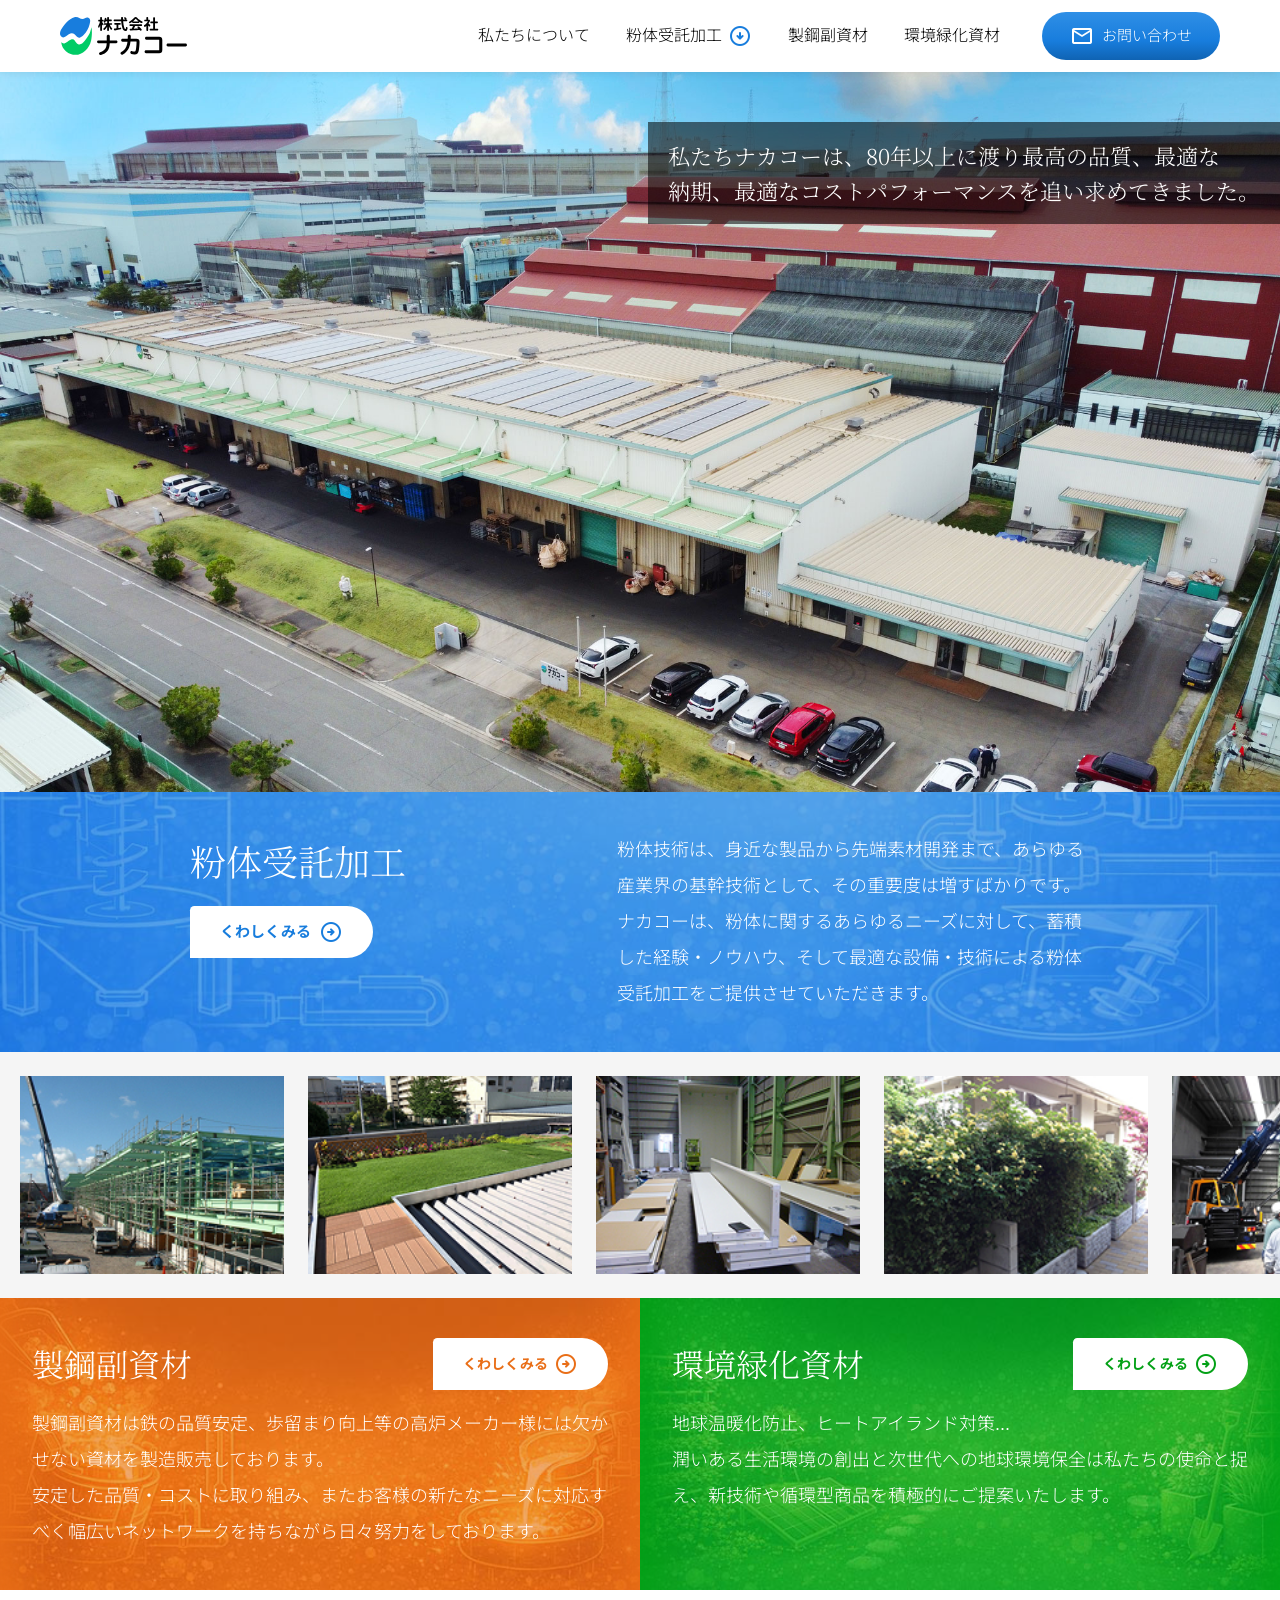
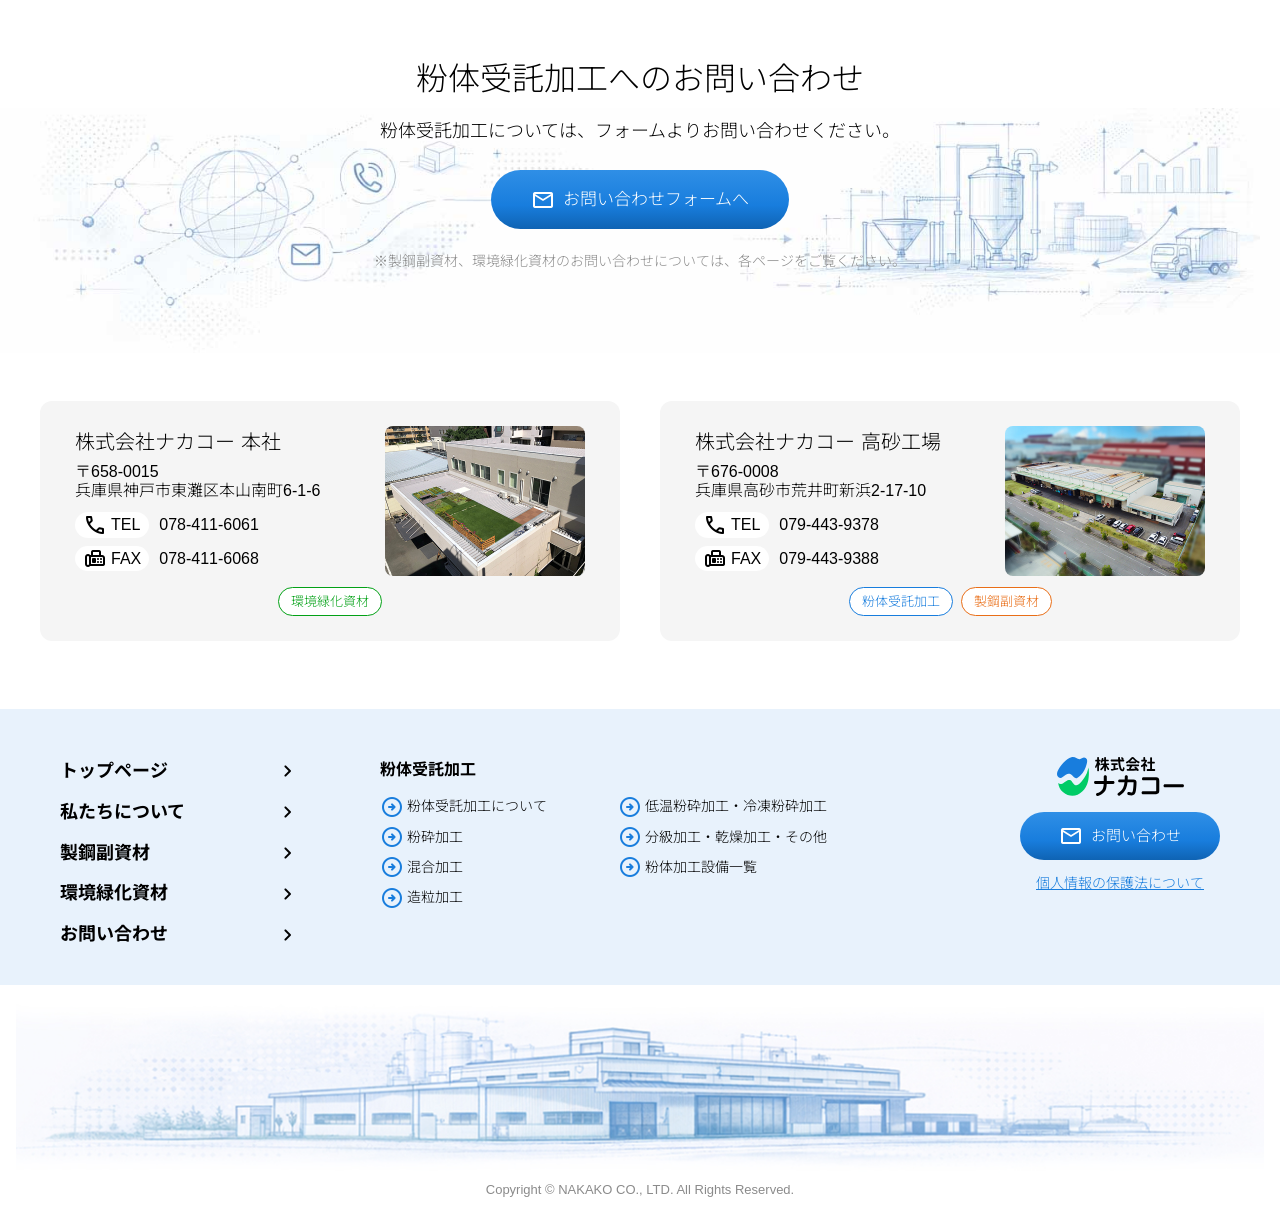
==== commit 3d068192: "誤字脱字修正・コンタクトフォームのパス修正 - 歩留向上 → 歩留まり向上（index.html, steelmaking） - 口ーンべース → ローンベース、余分スペース除去（greening-m" ====
--- a/index.html
+++ b/index.html
@@ -102,7 +102,7 @@
           <h2 class="home-split__title home-split__title--serif">製鋼副資材</h2>
           <a class="home-split__more" href="steelmaking-auxiliary-materials/">くわしくみる<span class="material-symbols-rounded">arrow_circle_right</span></a>
         </div>
-          <p class="home-split__text">製鋼副資材は鉄の品質安定、歩留向上等の高炉メーカー様には欠かせない資材を製造販売しております。<br>安定した品質・コストに取り組み、またお客様の新たなニーズに対応すべく幅広いネットワークを持ちながら日々努力をしております。</p>
+          <p class="home-split__text">製鋼副資材は鉄の品質安定、歩留まり向上等の高炉メーカー様には欠かせない資材を製造販売しております。<br>安定した品質・コストに取り組み、またお客様の新たなニーズに対応すべく幅広いネットワークを持ちながら日々努力をしております。</p>
       </div>
     </div>
     <div class="home-split__half home-split__half--green">
--- a/assets/css/style.css
+++ b/assets/css/style.css
@@ -19,12 +19,13 @@
   --font-mincho: "Noto Serif JP", "Noto Sans JP", serif;
   --bp: 768px;
   --container: 1200px;
-  --home-hero-h: 70vh;
+  --home-hero-h: 80vh;
   --home-hero-h-sp: 40vh;
   --home-hero-img-max: 1400px;
   --home-hero-zoom-dur: 40s;
   --header-h: 72px;
   --max-w: 900px;
+  --philosophy-w: 950px;
   /* 粉体ページSP：sticky な .powder-tabs のおよそ高さ（padding + 1行タブ） */
   --powder-tabs-sticky-h: 48px;
 }
@@ -686,7 +687,7 @@
   height: var(--home-hero-h);
   min-height: var(--home-hero-h);
   object-fit: cover;
-  object-position: center center;
+  object-position: center top;
   transform-origin: center center;
   animation: home-hero-zoom-img var(--home-hero-zoom-dur) ease-in-out infinite;
   will-change: transform;
@@ -1068,7 +1069,7 @@
 .loc-card__tag {
   display: inline-block;
   margin-top: 0;
-  padding: 4px 12px;
+  padding: 4px 12px 2px;
   border-radius: 999px;
   font-size: 13px;
   background-color: var(--color-white) !important;
@@ -1204,7 +1205,7 @@
   color: var(--color-white);
 }
 .about-philosophy__inner {
-  max-width: var(--container);
+  max-width: var(--philosophy-w);
   margin: 0 auto;
   display: flex;
   flex-direction: row-reverse;
@@ -2169,6 +2170,10 @@
     grid-template-columns: 1fr;
     padding: 20px;
   }
+  .loc-card__info {
+    width: 90%;
+    margin: 0 auto;
+  }
   .loc-card__title {
     font-size: 18px;
   }
@@ -2179,6 +2184,7 @@
     justify-self: center;
     width: 90%;
     max-width: none;
+    margin-bottom: 10px;
   }
   .loc-card__tel {
     font-size: 14px;
@@ -2323,6 +2329,9 @@
   .powder-cta__lead {
     margin: 14px 0 18px;
   }
+  .powder-cta__button {
+    padding: 16px 30px;
+  }
   .bubbles-container {
     flex-direction: column;
     align-items: center;
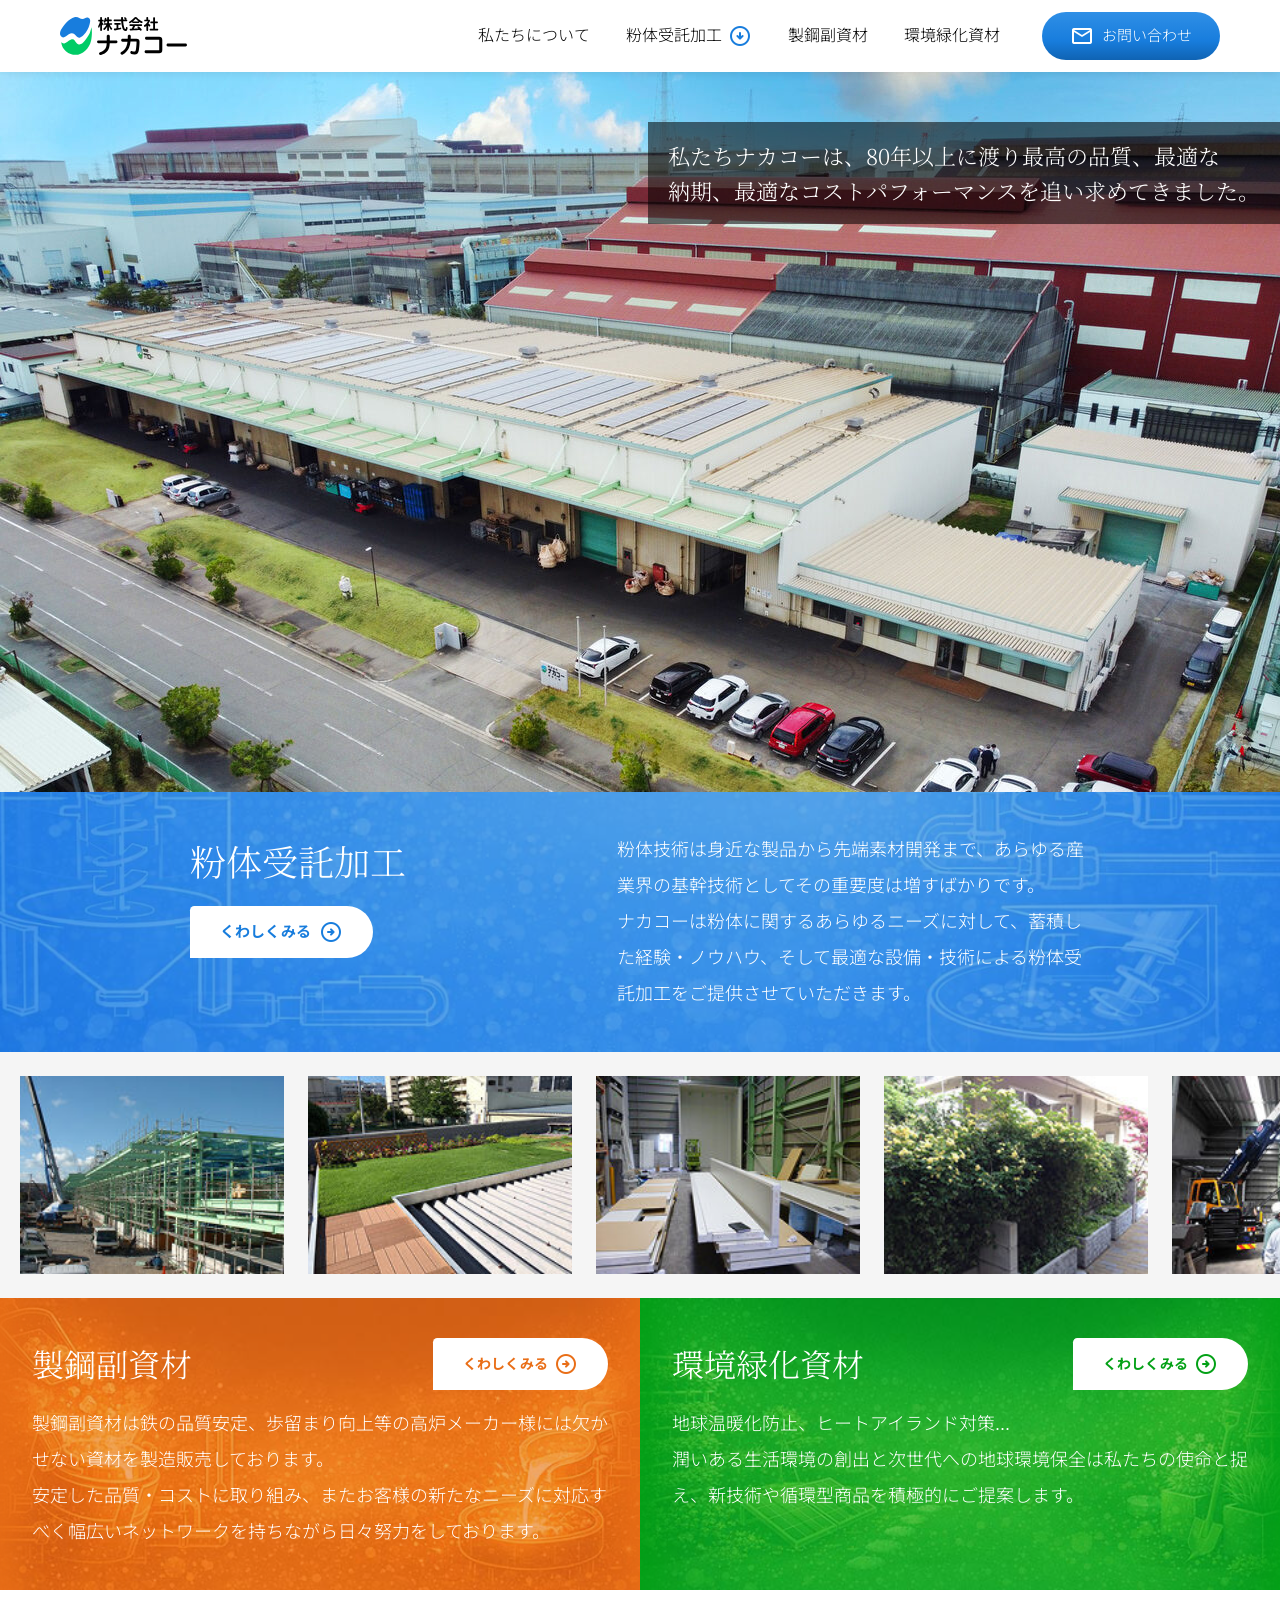
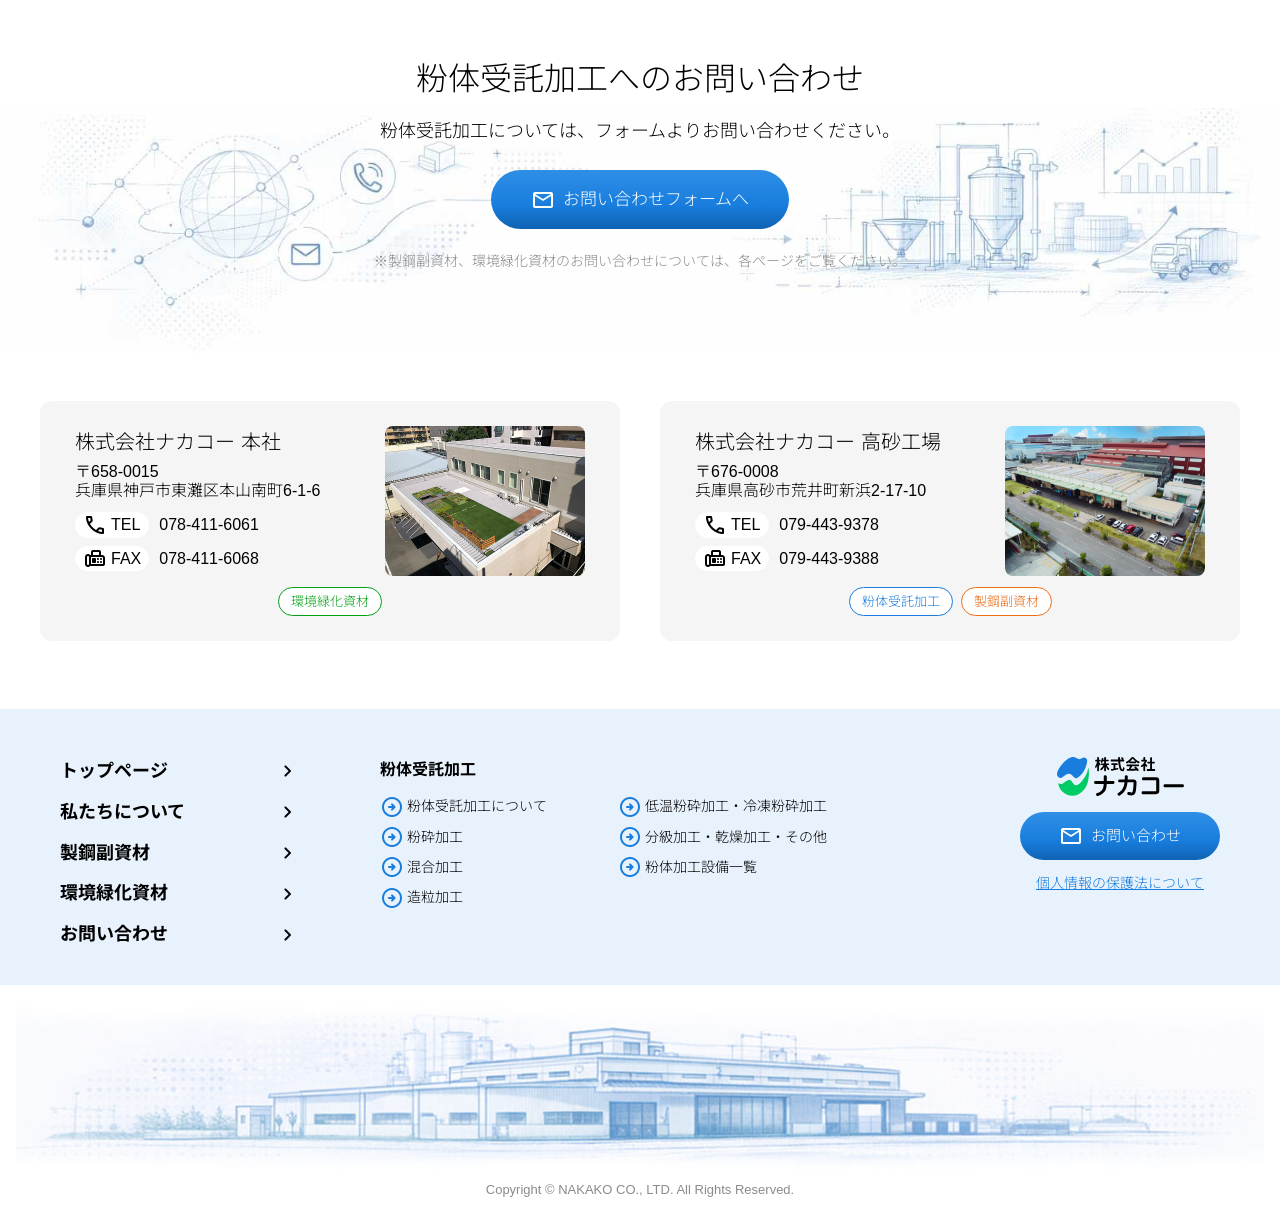
==== commit 13b047bd: "4/28分修正" ====
--- a/index.html
+++ b/index.html
@@ -80,7 +80,7 @@
         <h2 class="home-block__title home-block__title--serif">粉体受託加工</h2>
         <a class="home-block__more" href="powder-processing/">くわしくみる<span class="material-symbols-rounded">arrow_circle_right</span></a>
       </div>
-      <p class="home-block__text">粉体技術は、身近な製品から先端素材開発まで、あらゆる産業界の基幹技術として、その重要度は増すばかりです。<br>ナカコーは、粉体に関するあらゆるニーズに対して、蓄積した経験・ノウハウ、そして最適な設備・技術による粉体受託加工をご提供させていただきます。</p>
+      <p class="home-block__text">粉体技術は身近な製品から先端素材開発まで、あらゆる産業界の基幹技術としてその重要度は増すばかりです。<br>ナカコーは粉体に関するあらゆるニーズに対して、蓄積した経験・ノウハウ、そして最適な設備・技術による粉体受託加工をご提供させていただきます。</p>
     </div>
   </section>
 
@@ -111,7 +111,7 @@
           <h2 class="home-split__title home-split__title--serif">環境緑化資材</h2>
           <a class="home-split__more" href="greening-materials/">くわしくみる<span class="material-symbols-rounded">arrow_circle_right</span></a>
         </div>
-        <p class="home-split__text">地球温暖化防止、ヒートアイランド対策...<br>潤いある生活環境の創出と次世代への地球環境保全は私たちの使命と捉え、新技術や循環型商品を積極的にご提案いたします。</p>
+        <p class="home-split__text">地球温暖化防止、ヒートアイランド対策...<br>潤いある生活環境の創出と次世代への地球環境保全は私たちの使命と捉え、新技術や循環型商品を積極的にご提案します。</p>
       </div>
     </div>
   </section>
@@ -153,7 +153,7 @@
           </dl>            
         </div>
         <div class="loc-card__photo">
-          <img src="assets/img/company-takasago.jpg" alt="">
+          <img src="assets/img/top-main.jpg" alt="">
         </div>
         <div class="loc-card__tags">
           <span class="loc-card__tag loc-card__tag--blue">粉体受託加工</span>
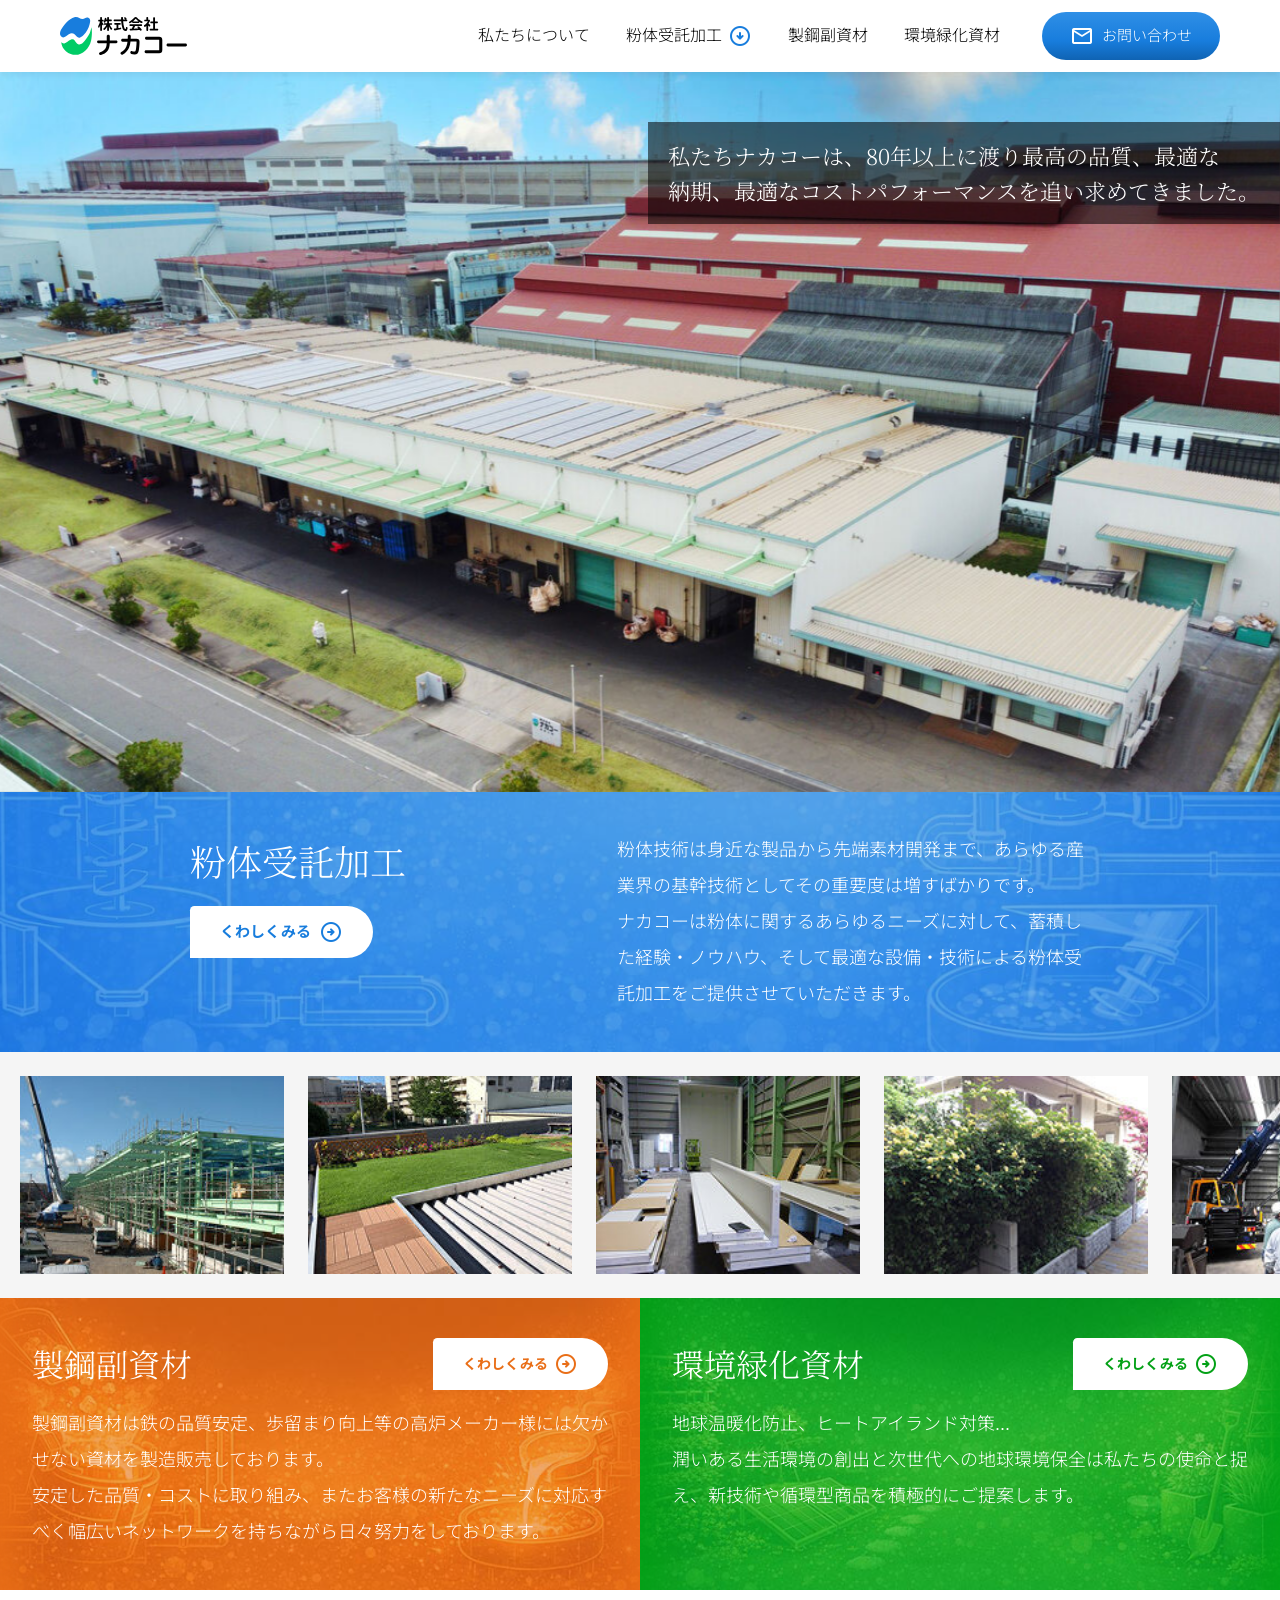
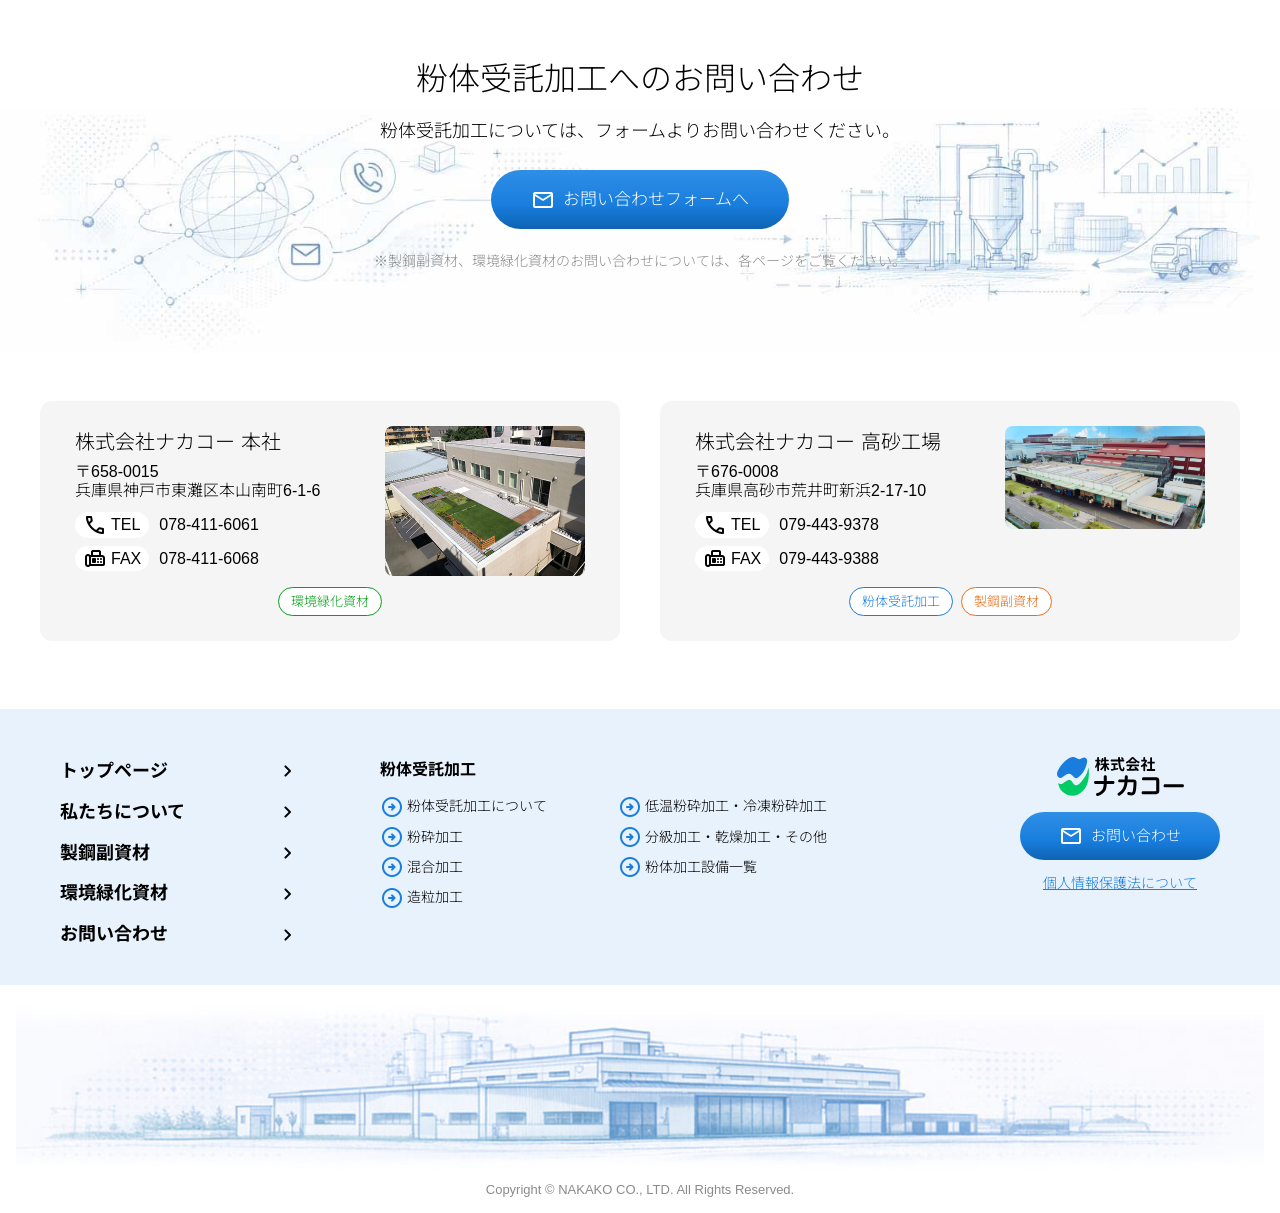
==== commit 379b54d3: "誤字・表記ゆれの修正 - ジュポールべース → ジュポールベース (greening) - フッター「個人情報の保護法について」→「個人情報保護法について」(7ファイル) - フレコンバック → フレ" ====
--- a/index.html
+++ b/index.html
@@ -4,6 +4,10 @@
   <meta charset="utf-8">
   <meta name="viewport" content="width=device-width, initial-scale=1">
   <title>株式会社ナカコー</title>
+  <link rel="icon" type="image/png" sizes="32x32" href="assets/favicon/favicon-32x32.png">
+  <link rel="icon" type="image/png" sizes="16x16" href="assets/favicon/favicon-16x16.png">
+  <link rel="icon" href="assets/favicon/favicon.ico" sizes="any">
+  <link rel="apple-touch-icon" href="assets/favicon/apple-touch-icon.png">
   <link rel="preconnect" href="https://fonts.googleapis.com">
   <link rel="preconnect" href="https://fonts.gstatic.com" crossorigin>
   <link href="https://fonts.googleapis.com/css2?family=Noto+Sans+JP:wght@400;500;700&family=Noto+Serif+JP:wght@600;700&display=swap" rel="stylesheet">
@@ -201,7 +205,7 @@
           お問い合わせ
         </a>
         <p class="site-footer__privacy">
-          <a href="privacy/">個人情報の保護法について</a>
+          <a href="privacy/">個人情報保護法について</a>
         </p>
       </div>
     </div>
--- a/assets/css/style.css
+++ b/assets/css/style.css
@@ -1776,6 +1776,74 @@
   min-width: 100%;
 }
 
+/* --- 設備一覧：横スクロール補助（PCのみ矢印・画面縦中央に固定） --- */
+.table-scroll-shell {
+  min-width: 0;
+}
+
+.table-scroll-shell__nav {
+  position: fixed;
+  top: 60%;
+  transform: translateY(-50%);
+  z-index: 90;
+  display: flex;
+  align-items: center;
+  justify-content: center;
+  width: 40px;
+  height: 40px;
+  margin: 0;
+  padding: 0 2px 5px 0;
+  border: none;
+  border-radius: 50%;
+  background: rgba(0, 0, 0, 0.4);
+  color: var(--color-white);
+  cursor: pointer;
+  opacity: 0;
+  pointer-events: none;
+  transition:
+    opacity 0.22s ease,
+    background-color 0.22s ease;
+}
+
+.table-scroll-shell__nav .material-symbols-rounded {
+  font-size: 28px;
+  line-height: 1;
+}
+
+/* 横位置は main.js が表ラッパー幅に合わせて inline で指定 */
+
+@media (hover: hover) and (pointer: fine) and (min-width: 769px) {
+  /* :focus-within は使わない（クリック後もフォーカスが残り矢印が消えないため） */
+  .table-scroll-shell--scrollable:not(.table-scroll-shell--at-start):hover .table-scroll-shell__nav--prev,
+  .table-scroll-shell--scrollable:not(.table-scroll-shell--at-end):hover .table-scroll-shell__nav--next {
+    opacity: 1;
+    pointer-events: auto;
+  }
+
+  /* キーボード操作時のみボタンにフォーカスが見えるとき表示 */
+  .table-scroll-shell--scrollable:not(.table-scroll-shell--at-start) .table-scroll-shell__nav--prev:focus-visible,
+  .table-scroll-shell--scrollable:not(.table-scroll-shell--at-end) .table-scroll-shell__nav--next:focus-visible {
+    opacity: 1;
+    pointer-events: auto;
+  }
+
+  .table-scroll-shell__nav:hover {
+    background: rgba(0, 0, 0, 0.6);
+  }
+}
+
+@media (max-width: 768px) {
+  .table-scroll-shell__nav {
+    display: none;
+  }
+}
+
+@media print {
+  .table-scroll-shell__nav {
+    display: none !important;
+  }
+}
+
 /* --- 設備一覧テーブル --- */
 .setsubi-table {
   width: 100%;
@@ -1822,6 +1890,37 @@
 .setsubi-print {
   margin: 20px 0 0;
   text-align: center;
+}
+
+/* --- 設備一覧：JS が body に追加する複製 thead（サイトヘッダー直下に fixed・PC/SP 共通） --- */
+.setsubi-sticky-thead {
+  position: fixed;
+  z-index: 990;
+  overflow: hidden;
+  pointer-events: none;
+  box-sizing: border-box;
+  visibility: hidden;
+}
+
+.setsubi-sticky-thead--visible {
+  visibility: visible;
+  box-shadow: 0 4px 12px rgba(0, 0, 0, 0.06);
+}
+
+.setsubi-sticky-thead__pan {
+  display: block;
+}
+
+.setsubi-table--sticky-clone {
+  margin: 0;
+  border-collapse: collapse;
+  table-layout: fixed;
+}
+
+@media print {
+  .setsubi-sticky-thead {
+    display: none !important;
+  }
 }
 
 /* =========================================
